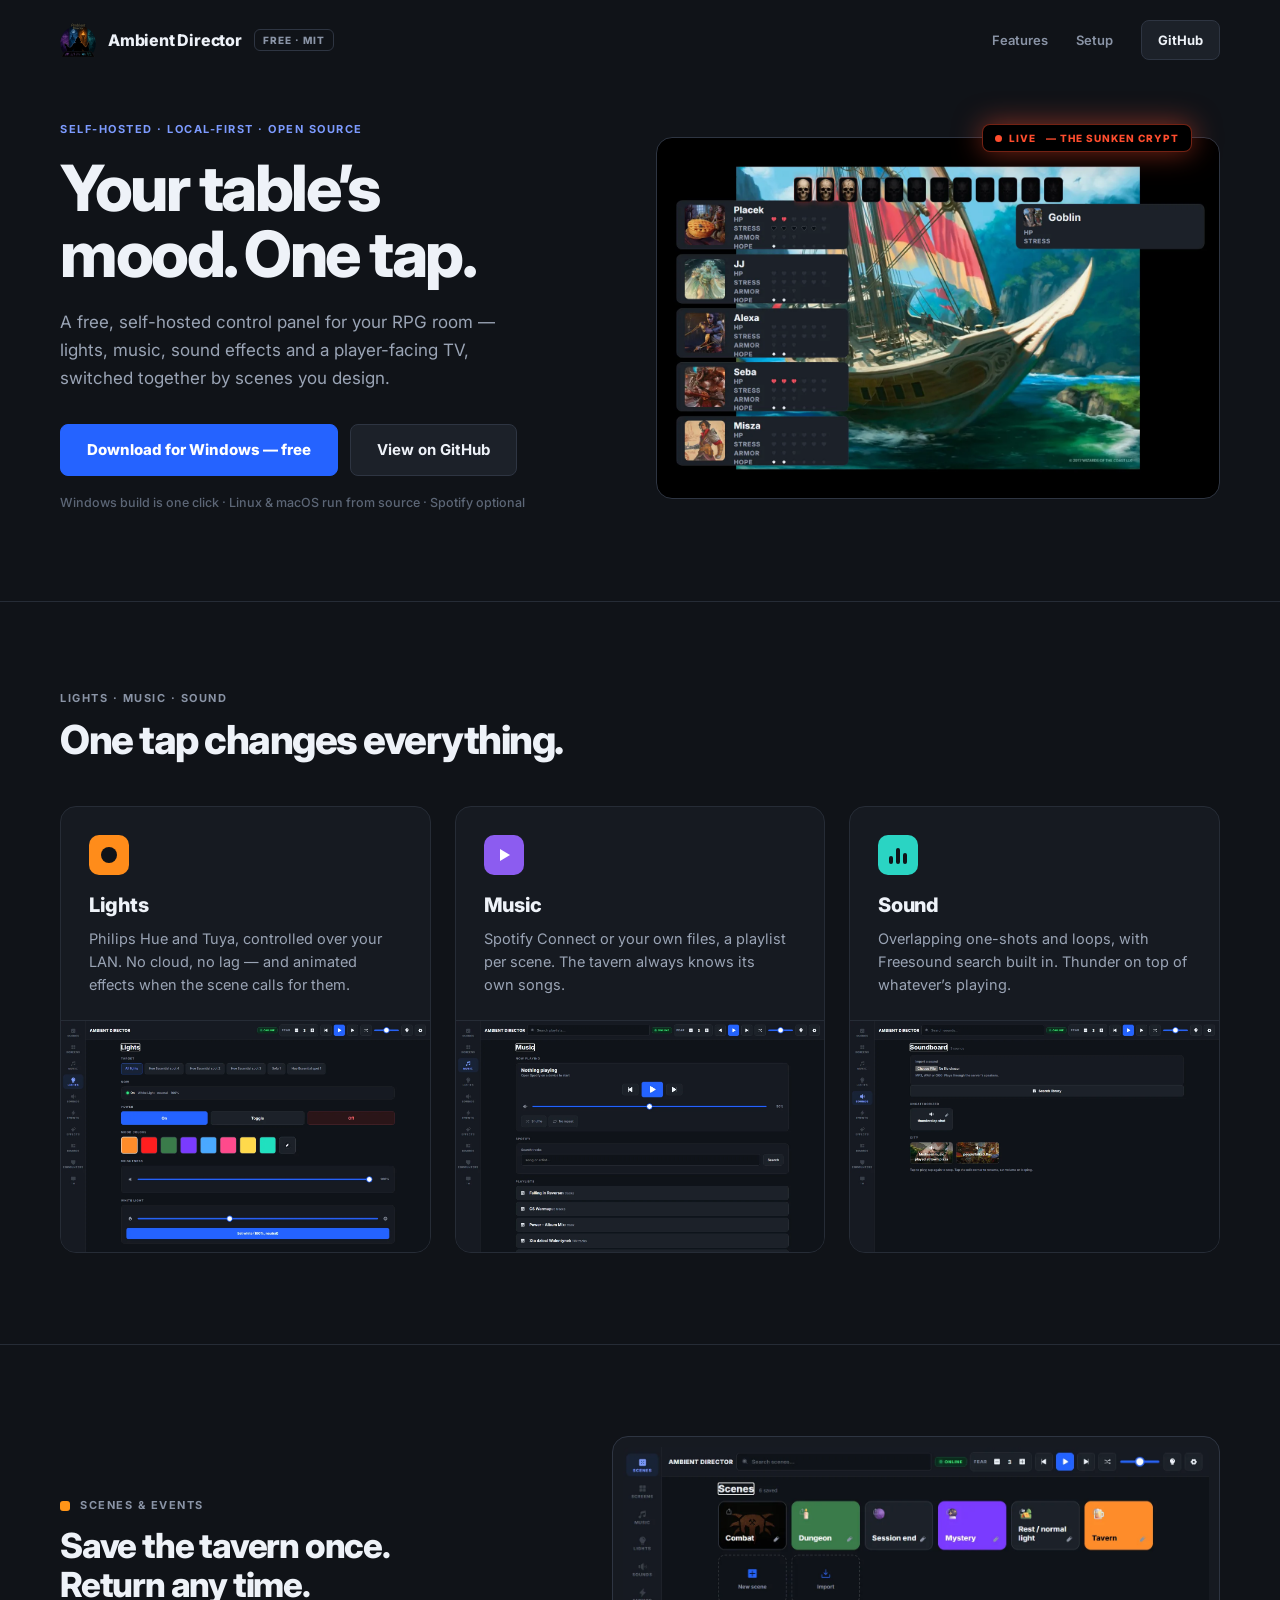
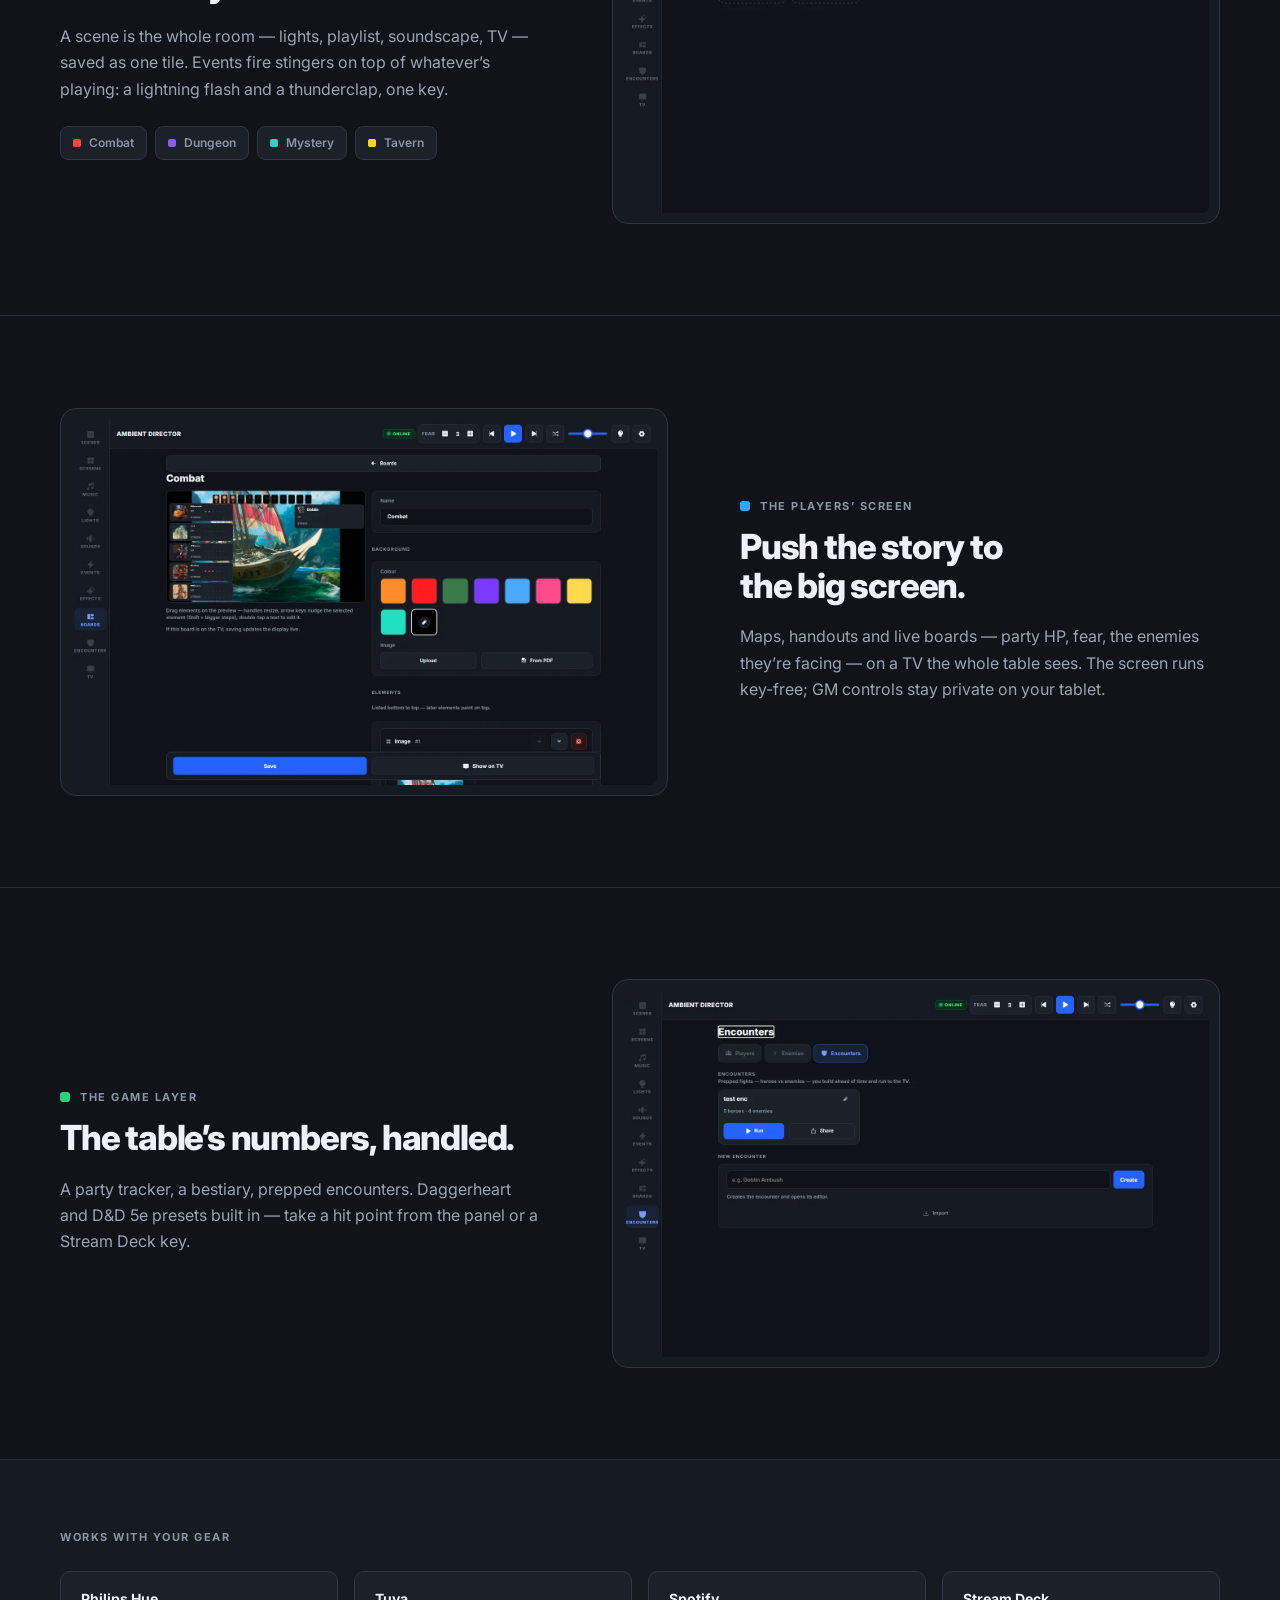
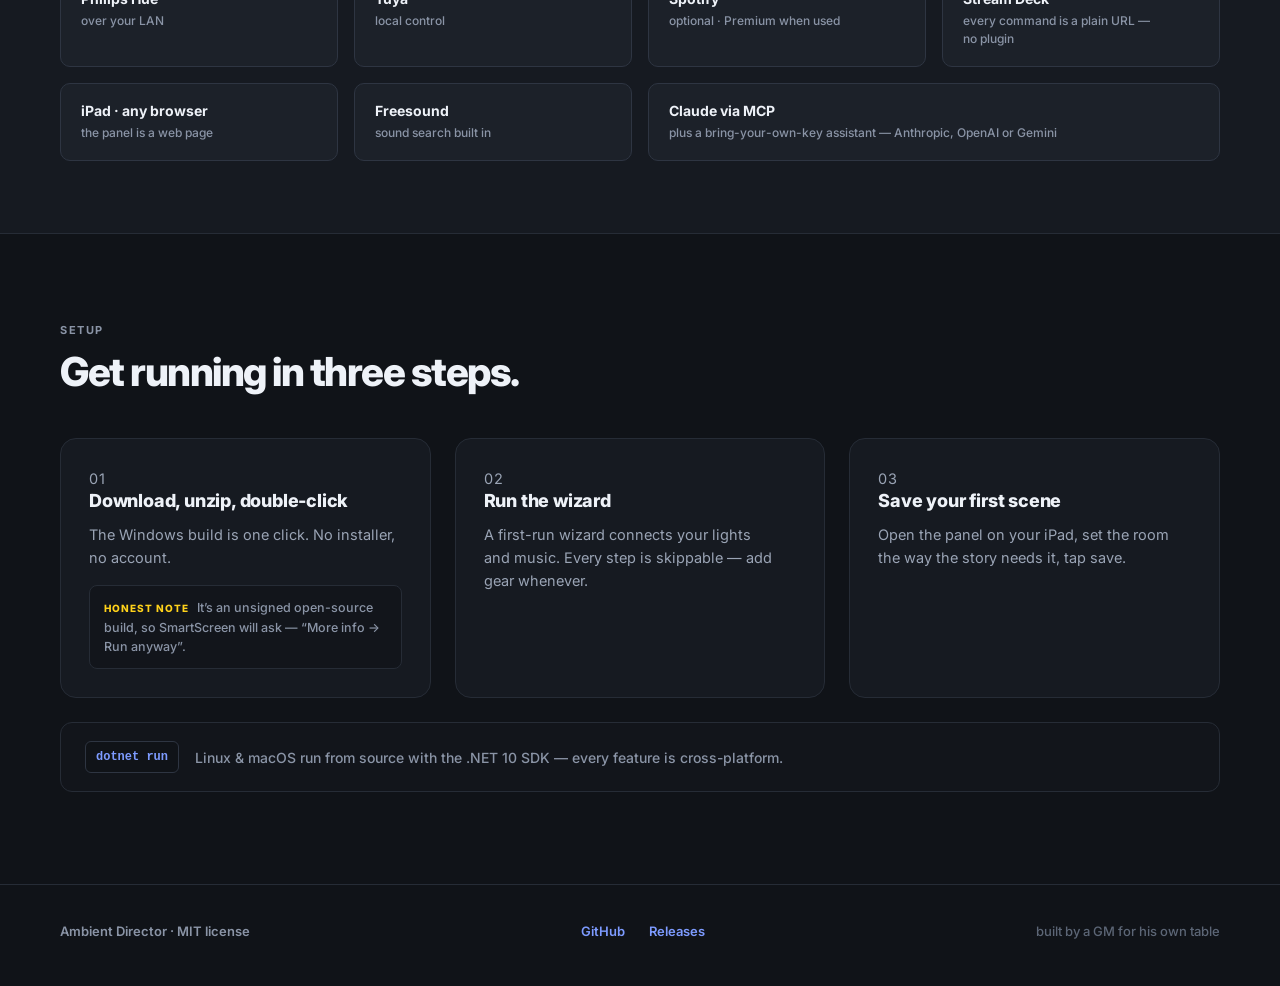
==== site/index.html @ e8c35bab "Landing page on GitHub Pages (site/ + deploy workflow) Implements the promo landing page from the Cl" ====
<!doctype html>
<html lang="en">
<head>
<meta charset="utf-8">
<meta name="viewport" content="width=device-width, initial-scale=1">
<title>Ambient Director — your table’s mood, one tap</title>
<meta name="description" content="A free, self-hosted control panel for your RPG room — lights, music, sound effects and a player-facing TV, switched together by scenes you design.">
<link rel="canonical" href="https://vegolas.github.io/ambient-director/">
<meta property="og:type" content="website">
<meta property="og:url" content="https://vegolas.github.io/ambient-director/">
<meta property="og:site_name" content="Ambient Director">
<meta property="og:title" content="Ambient Director — your table’s mood, one tap">
<meta property="og:description" content="A free, self-hosted control panel for your RPG room — lights, music, sound effects and a player-facing TV, switched together by scenes you design.">
<meta property="og:image" content="https://vegolas.github.io/ambient-director/assets/og.png">
<meta property="og:image:width" content="1200">
<meta property="og:image:height" content="630">
<meta name="twitter:card" content="summary_large_image">
<meta name="theme-color" content="#101318">
<link rel="icon" href="favicon.ico" sizes="32x32">
<link rel="apple-touch-icon" href="apple-touch-icon.png">
<link rel="preconnect" href="https://fonts.googleapis.com">
<link rel="preconnect" href="https://fonts.gstatic.com" crossorigin>
<link href="https://fonts.googleapis.com/css2?family=Inter:wght@400;500;600;700;800&display=swap" rel="stylesheet">
<link rel="stylesheet" href="css/site.css">
</head>
<body>

<header class="nav">
  <div class="wrap nav-row">
    <div class="brand">
      <img class="brand-logo" src="assets/logo.webp" alt="" width="36" height="33">
      <span class="brand-name">Ambient Director</span>
      <span class="brand-badge only-wide">Free · MIT</span>
    </div>
    <nav class="nav-links" aria-label="Site">
      <a class="nav-link only-wide" href="#features">Features</a>
      <a class="nav-link only-wide" href="#setup">Setup</a>
      <a class="btn btn-ghost btn-nav" href="https://github.com/Vegolas/ambient-director">GitHub</a>
    </nav>
  </div>
</header>

<main>

  <!-- HERO -->
  <section class="hero">
    <div class="wrap hero-grid">
      <div class="hero-copy">
        <p class="kicker kicker-accent">Self-hosted · Local-first · Open source</p>
        <h1>Your table’s mood. One&nbsp;tap.</h1>
        <p class="lede">A free, self-hosted control panel for your RPG room — lights, music, sound effects and a player-facing TV, switched together by scenes you design.</p>
        <div class="cta-row">
          <a class="btn btn-primary" href="https://github.com/Vegolas/ambient-director/releases/latest/download/ambient-director-win-x64.zip">Download for Windows — free</a>
          <a class="btn btn-ghost" href="https://github.com/Vegolas/ambient-director">View on GitHub</a>
        </div>
        <p class="fine only-wide">Windows build is one click · Linux &amp; macOS run from source · Spotify optional</p>
        <p class="fine fine-center only-narrow">Free &amp; MIT · Linux &amp; macOS run from source</p>
      </div>
      <div class="hero-media">
        <div class="tv-frame">
          <img src="assets/tv-board.webp" alt="The player-facing TV: a live combat board with party HP, hope and fear pips over the encounter art" width="1440" height="900" fetchpriority="high">
        </div>
        <p class="live-badge"><span class="live-dot"></span>LIVE<span class="only-wide">&nbsp;— THE SUNKEN CRYPT</span></p>
      </div>
    </div>
  </section>

  <!-- FEATURE TRIO -->
  <section id="features" class="trio">
    <div class="wrap">
      <p class="kicker">Lights · Music · Sound</p>
      <h2>One tap changes everything.</h2>
      <div class="trio-grid">
        <article class="trio-card">
          <div class="trio-head">
            <div class="trio-icon trio-icon-lights" aria-hidden="true"><span></span></div>
            <h3>Lights</h3>
            <p>Philips Hue and Tuya, controlled over your LAN. No cloud, no lag — and animated effects when the scene calls for them.</p>
          </div>
          <div class="trio-shot">
            <img src="assets/lights.webp" alt="The Lights tab — per-bulb targets, mood colors, brightness and white-light controls" width="1440" height="900" loading="lazy">
          </div>
        </article>
        <article class="trio-card">
          <div class="trio-head">
            <div class="trio-icon trio-icon-music" aria-hidden="true"><svg width="16" height="16" viewBox="0 0 16 16"><polygon points="4,2 14,8 4,14" fill="#fff"/></svg></div>
            <h3>Music</h3>
            <p>Spotify Connect or your own files, a playlist per scene. The tavern always knows its own songs.</p>
          </div>
          <div class="trio-shot">
            <img src="assets/music.webp" alt="The Music tab — now-playing transport, Spotify search and playlists" width="1440" height="900" loading="lazy">
          </div>
        </article>
        <article class="trio-card">
          <div class="trio-head">
            <div class="trio-icon trio-icon-sound" aria-hidden="true"><span class="eq eq-1"></span><span class="eq eq-2"></span><span class="eq eq-3"></span></div>
            <h3>Sound</h3>
            <p>Overlapping one-shots and loops, with Freesound search built in. Thunder on top of whatever’s playing.</p>
          </div>
          <div class="trio-shot">
            <img src="assets/sounds.webp" alt="The Soundboard tab — import, Freesound library search and one-tap sound tiles" width="1440" height="900" loading="lazy">
          </div>
        </article>
      </div>
    </div>
  </section>

  <!--
    Demo video section — enable once the clip exists in the repo (tavern → combat, one tap; ~90 s).
    Drop the file at assets/demo.mp4 (plus a poster at assets/demo-poster.webp), then uncomment.

  <section class="video">
    <div class="wrap">
      <p class="kicker">90 seconds</p>
      <h2>See a full mood switch.</h2>
      <div class="video-frame">
        <video controls preload="metadata" poster="assets/demo-poster.webp" width="1000">
          <source src="assets/demo.mp4" type="video/mp4">
        </video>
      </div>
    </div>
  </section>
  -->

  <!-- SCENES & EVENTS -->
  <section class="split">
    <div class="wrap split-grid">
      <div class="split-copy">
        <p class="kicker kicker-marked"><span class="marker" style="background:#ff9518"></span>Scenes &amp; events</p>
        <h2>Save the tavern once. Return any time.</h2>
        <p class="split-lede">A scene is the whole room — lights, playlist, soundscape, TV — saved as one tile. Events fire stingers on top of whatever’s playing: a lightning flash and a thunderclap, one key.</p>
        <div class="chip-row">
          <span class="chip"><span class="chip-dot" style="background:#ff4444"></span>Combat</span>
          <span class="chip"><span class="chip-dot" style="background:#8c5cf0"></span>Dungeon</span>
          <span class="chip"><span class="chip-dot" style="background:#2ad4c3"></span>Mystery</span>
          <span class="chip"><span class="chip-dot" style="background:#ffd21a"></span>Tavern</span>
        </div>
      </div>
      <div class="split-media">
        <img src="assets/scenes.webp" alt="The Scenes tab — colored one-tap scene tiles: Combat, Dungeon, Session end, Mystery, Rest, Tavern" width="1440" height="900" loading="lazy">
      </div>
    </div>
  </section>

  <!-- PLAYERS’ SCREEN -->
  <section class="split split-reverse">
    <div class="wrap split-grid">
      <div class="split-media">
        <img src="assets/board-editor.webp" alt="The board editor — a live 16:9 preview with draggable elements, background colors and image upload" width="1440" height="900" loading="lazy">
      </div>
      <div class="split-copy">
        <p class="kicker kicker-marked"><span class="marker" style="background:#2ea8ff"></span>The players’ screen</p>
        <h2>Push the story to the big screen.</h2>
        <p class="split-lede">Maps, handouts and live boards — party HP, fear, the enemies they’re facing — on a TV the whole table sees. The screen runs key-free; GM controls stay private on your tablet.</p>
      </div>
    </div>
  </section>

  <!-- GAME LAYER -->
  <section class="split">
    <div class="wrap split-grid">
      <div class="split-copy">
        <p class="kicker kicker-marked"><span class="marker" style="background:#2ecf7a"></span>The game layer</p>
        <h2>The table’s numbers, handled.</h2>
        <p class="split-lede">A party tracker, a bestiary, prepped encounters. Daggerheart and D&amp;D 5e presets built in — take a hit point from the panel or a Stream Deck key.</p>
      </div>
      <div class="split-media">
        <img src="assets/encounters.webp" alt="The Encounters tab — a prepped fight, ready to run to the TV" width="1440" height="900" loading="lazy">
      </div>
    </div>
  </section>

  <!-- GEAR -->
  <section class="gear">
    <div class="wrap">
      <p class="kicker">Works with your gear</p>
      <div class="gear-grid">
        <div class="gear-card"><h3>Philips Hue</h3><p>over your LAN</p></div>
        <div class="gear-card"><h3>Tuya</h3><p>local control</p></div>
        <div class="gear-card"><h3>Spotify</h3><p>optional · Premium when used</p></div>
        <div class="gear-card"><h3>Stream Deck</h3><p>every command is a plain URL — no plugin</p></div>
        <div class="gear-card"><h3>iPad · any browser</h3><p>the panel is a web page</p></div>
        <div class="gear-card"><h3>Freesound</h3><p>sound search built in</p></div>
        <div class="gear-card gear-card-wide"><h3>Claude via MCP</h3><p>plus a bring-your-own-key assistant — Anthropic, OpenAI or Gemini</p></div>
      </div>
    </div>
  </section>

  <!-- SETUP STEPS -->
  <section id="setup" class="steps">
    <div class="wrap">
      <p class="kicker">Setup</p>
      <h2>Get running in three steps.</h2>
      <div class="steps-grid">
        <article class="step-card">
          <p class="step-num">01</p>
          <h3>Download, unzip, double-click</h3>
          <p>The Windows build is one click. No installer, no account.</p>
          <p class="honest-note"><strong>Honest note</strong>It’s an unsigned open-source build, so SmartScreen will ask — “More info → Run anyway”.</p>
        </article>
        <article class="step-card">
          <p class="step-num">02</p>
          <h3>Run the wizard</h3>
          <p>A first-run wizard connects your lights and music. Every step is skippable — add gear whenever.</p>
        </article>
        <article class="step-card">
          <p class="step-num">03</p>
          <h3>Save your first scene</h3>
          <p>Open the panel on your iPad, set the room the way the story needs it, tap save.</p>
        </article>
      </div>
      <p class="cross-note"><code>dotnet run</code><span>Linux &amp; macOS run from source with the .NET 10 SDK — every feature is cross-platform.</span></p>
    </div>
  </section>

</main>

<footer class="footer">
  <div class="wrap footer-row">
    <p class="footer-left">Ambient Director · MIT license</p>
    <nav class="footer-links" aria-label="Project links">
      <a href="https://github.com/Vegolas/ambient-director">GitHub</a>
      <a href="https://github.com/Vegolas/ambient-director/releases">Releases</a>
    </nav>
    <p class="footer-right">built by a GM for his own table</p>
  </div>
</footer>

</body>
</html>
---- site/css/site.css ----
/* Ambient Director landing page — implemented from the Claude Design mock (Landing Page.dc.html, issue #157). */

:root {
  --bg: #101318;
  --bg-deep: #0c0f14;
  --bg-raised: #161a21;
  --bg-chip: #1c2129;
  --bg-chip-hover: #222834;
  --bg-inset: #12151b;
  --line: #262c36;
  --line-strong: #2e3542;
  --line-hover: #3d4656;
  --text: #eef2f8;
  --text-soft: #9aa4b5;
  --text-mute: #8a94a6;
  --text-faint: #5c6676;
  --accent: #2563ff;
  --accent-hover: #3d74ff;
  --link: #7d9bff;
  --live: #ff4d2e;
  --font: "Inter", system-ui, sans-serif;
  --mono: ui-monospace, Menlo, Consolas, monospace;
}

* { box-sizing: border-box; }

html {
  color-scheme: dark;
  scroll-behavior: smooth;
}
@media (prefers-reduced-motion: reduce) {
  html { scroll-behavior: auto; }
}

body {
  margin: 0;
  background: var(--bg);
  color: var(--text);
  font: 400 16px/1.6 var(--font);
  -webkit-font-smoothing: antialiased;
}

img { display: block; max-width: 100%; height: auto; }

a { color: var(--link); text-decoration: none; }
a:hover { color: var(--text); }
:focus-visible { outline: 2px solid var(--link); outline-offset: 2px; }

.wrap {
  max-width: 1200px;
  margin-inline: auto;
  padding-inline: 20px;
}

h1, h2, h3 { text-wrap: balance; }
p { text-wrap: pretty; }

h2 {
  margin: 0 0 44px;
  font: 800 clamp(28px, 22.8px + 1.34vw, 42px)/1.1 var(--font);
  letter-spacing: -1.5px;
}

.kicker {
  margin: 0 0 14px;
  font: 700 11px/1 var(--font);
  letter-spacing: 1.5px;
  text-transform: uppercase;
  color: var(--text-mute);
}
.kicker-accent { color: var(--link); }
.kicker-marked {
  display: flex;
  align-items: center;
  gap: 10px;
  margin: 0 0 16px;
}
.marker {
  width: 10px;
  height: 10px;
  border-radius: 3px;
}

/* ---------- Buttons ---------- */

.btn {
  display: inline-flex;
  align-items: center;
  justify-content: center;
  height: 52px;
  padding: 0 26px;
  border-radius: 8px;
  font: 800 15px/1 var(--font);
  white-space: nowrap;
}
.btn-primary {
  background: var(--accent);
  border: 1px solid var(--accent);
  color: #fff;
}
.btn-primary:hover {
  background: var(--accent-hover);
  border-color: var(--accent-hover);
  color: #fff;
}
.btn-ghost {
  background: var(--bg-chip);
  border: 1px solid var(--line-strong);
  color: var(--text);
  font-weight: 700;
}
.btn-ghost:hover {
  background: var(--bg-chip-hover);
  border-color: var(--line-hover);
  color: var(--text);
}
.btn-nav {
  height: 40px;
  padding: 0 16px;
  font-size: 13px;
}

/* ---------- Nav ---------- */

.nav-row {
  display: flex;
  align-items: center;
  justify-content: space-between;
  height: 80px;
}
.brand {
  display: flex;
  align-items: center;
  gap: 12px;
}
.brand-logo { width: 36px; height: auto; }
.brand-name {
  font: 800 16px/1 var(--font);
  letter-spacing: -0.2px;
}
.brand-badge {
  font: 800 10px/1 var(--font);
  letter-spacing: 1px;
  text-transform: uppercase;
  color: var(--text-mute);
  border: 1px solid var(--line-strong);
  border-radius: 6px;
  padding: 5px 8px;
}
.nav-links {
  display: flex;
  align-items: center;
  gap: 28px;
}
.nav-link {
  font: 600 13px/1 var(--font);
  color: var(--text-mute);
}

/* ---------- Hero ---------- */

.hero { border-bottom: 1px solid var(--line); }
.hero-grid {
  display: grid;
  grid-template-columns: minmax(0, 540px) minmax(0, 1fr);
  gap: 56px;
  align-items: center;
  padding-block: 44px 88px;
}
.hero h1 {
  margin: 0 0 20px;
  font: 800 clamp(40px, 29.6px + 2.67vw, 68px)/1.04 var(--font);
  letter-spacing: -2.5px;
}
.hero .kicker-accent { margin-bottom: 20px; }
.lede {
  margin: 0 0 32px;
  font: 400 17px/1.65 var(--font);
  color: var(--text-soft);
  max-width: 470px;
}
.cta-row {
  display: flex;
  flex-wrap: wrap;
  gap: 12px;
  margin: 0 0 18px;
}
.fine {
  margin: 0;
  font: 500 12.5px/1.5 var(--font);
  color: var(--text-faint);
}
.fine-center { text-align: center; }

.hero-media { position: relative; }
.tv-frame {
  background: #000;
  border: 1px solid var(--line-strong);
  border-radius: 16px;
  padding: 12px;
}
.tv-frame img { border-radius: 6px; }
.live-badge {
  position: absolute;
  top: -13px;
  right: 28px;
  display: inline-flex;
  align-items: center;
  gap: 7px;
  margin: 0;
  background: #000;
  border: 1px solid rgba(255, 77, 46, 0.45);
  border-radius: 8px;
  padding: 8px 12px;
  font: 800 10px/1 var(--font);
  letter-spacing: 1px;
  color: var(--live);
  box-shadow: 0 0 28px rgba(255, 77, 46, 0.5);
  white-space: nowrap;
}
.live-dot {
  width: 7px;
  height: 7px;
  border-radius: 50%;
  background: var(--live);
}

/* ---------- Sections ---------- */

.trio, .steps {
  border-bottom: 1px solid var(--line);
  padding-block: clamp(52px, 4vw + 40px, 96px);
}
.split {
  border-bottom: 1px solid var(--line);
  padding-block: clamp(52px, 4vw + 40px, 96px);
}
.video {
  background: var(--bg-deep);
  border-bottom: 1px solid var(--line);
  padding-block: clamp(52px, 4vw + 40px, 96px);
  text-align: center;
}
.video-frame video { width: min(1000px, 100%); margin-inline: auto; border: 1px solid var(--line-strong); border-radius: 16px; }
.gear {
  background: var(--bg-raised);
  border-bottom: 1px solid var(--line);
  padding-block: 72px;
}

/* ---------- Feature trio ---------- */

.trio-grid {
  display: grid;
  grid-template-columns: repeat(3, 1fr);
  gap: 24px;
}
.trio-card {
  display: flex;
  flex-direction: column;
  background: var(--bg-raised);
  border: 1px solid var(--line);
  border-radius: 16px;
  overflow: hidden;
}
.trio-head { padding: 28px 28px 24px; flex: 1; }
.trio-head h3 {
  margin: 0 0 10px;
  font: 800 20px/1.2 var(--font);
  letter-spacing: -0.3px;
}
.trio-head p {
  margin: 0;
  font: 400 14.5px/1.6 var(--font);
  color: var(--text-soft);
}
.trio-icon {
  width: 40px;
  height: 40px;
  border-radius: 10px;
  display: flex;
  align-items: center;
  justify-content: center;
  margin: 0 0 18px;
}
.trio-icon-lights { background: #ff8c1a; }
.trio-icon-lights span {
  width: 16px;
  height: 16px;
  border-radius: 50%;
  background: var(--bg);
}
.trio-icon-music { background: #8c5cf0; }
.trio-icon-sound {
  background: #2ad4c3;
  align-items: flex-end;
  gap: 3px;
  padding-bottom: 11px;
}
.eq { width: 4px; border-radius: 2px; background: var(--bg); }
.eq-1 { height: 8px; }
.eq-2 { height: 16px; }
.eq-3 { height: 11px; }
.trio-shot { border-top: 1px solid var(--line); }

/* ---------- Split sections ---------- */

.split-grid {
  display: grid;
  grid-template-columns: 480px minmax(0, 1fr);
  gap: 72px;
  align-items: center;
}
.split-reverse .split-grid { grid-template-columns: minmax(0, 1fr) 480px; }
.split h2 {
  margin: 0 0 18px;
  font-size: clamp(26px, 22.3px + 0.96vw, 36px);
  line-height: 1.12;
  letter-spacing: -1.2px;
}
.split-lede {
  margin: 0;
  font: 400 16px/1.65 var(--font);
  color: var(--text-soft);
}
.split-copy .split-lede + .chip-row { margin-top: 24px; }
.split-media {
  background: var(--bg-raised);
  border: 1px solid var(--line-strong);
  border-radius: 16px;
  padding: 10px;
}
.split-media img { border-radius: 8px; }
.chip-row {
  display: flex;
  gap: 8px;
  flex-wrap: wrap;
}
.chip {
  display: inline-flex;
  align-items: center;
  gap: 8px;
  height: 34px;
  padding: 0 12px;
  background: var(--bg-chip);
  border: 1px solid var(--line-strong);
  border-radius: 8px;
  font: 600 12px/1 var(--font);
  color: var(--text-mute);
}
.chip-dot {
  width: 8px;
  height: 8px;
  border-radius: 2px;
}

/* ---------- Gear ---------- */

.gear .kicker { margin-bottom: 28px; }
.gear-grid {
  display: grid;
  grid-template-columns: repeat(4, 1fr);
  gap: 16px;
}
.gear-card {
  background: var(--bg-chip);
  border: 1px solid var(--line-strong);
  border-radius: 10px;
  padding: 18px 20px;
}
.gear-card-wide { grid-column: span 2; }
.gear-card h3 {
  margin: 0 0 4px;
  font: 700 14px/1.3 var(--font);
}
.gear-card p {
  margin: 0;
  font: 500 12px/1.5 var(--font);
  color: var(--text-mute);
}

/* ---------- Steps ---------- */

.steps-grid {
  display: grid;
  grid-template-columns: repeat(3, 1fr);
  gap: 24px;
  margin: 0 0 24px;
}
.step-card {
  background: var(--bg-raised);
  border: 1px solid var(--line);
  border-radius: 16px;
  padding: 28px;
}
.step-num {
  margin: 0 0 14px;
  font: 800 13px/1 var(--font);
  letter-spacing: 1px;
  color: var(--link);
}
.step-card h3 {
  margin: 0 0 10px;
  font: 800 18px/1.25 var(--font);
  letter-spacing: -0.2px;
}
.step-card p {
  margin: 0;
  font: 400 14.5px/1.6 var(--font);
  color: var(--text-soft);
}
.step-card .honest-note {
  margin: 16px 0 0;
  background: var(--bg-inset);
  border: 1px solid var(--line);
  border-radius: 8px;
  padding: 12px 14px;
  font: 500 12.5px/1.55 var(--font);
  color: var(--text-mute);
}
.honest-note strong {
  color: #ffd21a;
  font-weight: 800;
  font-size: 10px;
  letter-spacing: 1px;
  text-transform: uppercase;
  margin-right: 8px;
}
.cross-note {
  display: flex;
  align-items: center;
  gap: 16px;
  margin: 0;
  background: var(--bg-inset);
  border: 1px solid var(--line);
  border-radius: 12px;
  padding: 18px 24px;
}
.cross-note code {
  font: 600 12px var(--mono);
  color: var(--link);
  background: var(--bg);
  border: 1px solid var(--line-strong);
  border-radius: 6px;
  padding: 8px 10px;
  white-space: nowrap;
}
.cross-note span {
  font: 500 14px/1.5 var(--font);
  color: var(--text-mute);
}

/* ---------- Footer ---------- */

.footer-row {
  display: flex;
  align-items: center;
  justify-content: space-between;
  gap: 16px;
  padding-block: 40px 48px;
}
.footer-left {
  margin: 0;
  font: 600 13px/1 var(--font);
  color: var(--text-mute);
}
.footer-links {
  display: flex;
  gap: 24px;
  font: 600 13px/1 var(--font);
}
.footer-right {
  margin: 0;
  font: 500 13px/1 var(--font);
  color: var(--text-faint);
}

/* ---------- Responsive ---------- */

.only-narrow { display: none; }

@media (max-width: 1080px) {
  .hero-grid {
    grid-template-columns: 1fr;
    gap: 40px;
    padding-block: 24px 52px;
  }
  .hero h1 { letter-spacing: -1.5px; }
  .lede { max-width: none; }
  .split-grid,
  .split-reverse .split-grid {
    grid-template-columns: 1fr;
    gap: 32px;
  }
  .split-copy { order: -1; }
}

@media (max-width: 940px) {
  .trio-grid { grid-template-columns: 1fr; gap: 12px; }
  .trio-card { border-radius: 14px; }
  .trio-head {
    display: grid;
    grid-template-columns: auto 1fr;
    column-gap: 16px;
    align-items: start;
    padding: 20px;
  }
  .trio-icon { grid-row: 1 / 3; margin: 0; }
  .trio-head h3 { font-size: 17px; margin-bottom: 6px; }
  .trio-head p { font-size: 13.5px; line-height: 1.55; }
  .trio-shot { display: none; }
  .gear-grid { grid-template-columns: 1fr 1fr; }
  .steps-grid { grid-template-columns: 1fr; }
}

@media (max-width: 620px) {
  .only-wide { display: none; }
  .only-narrow { display: block; }
  .nav-row { height: auto; padding-block: 14px; }
  .brand { gap: 10px; }
  .brand-logo { width: 28px; }
  .brand-name { font-size: 14px; }
  .btn-nav { height: 36px; padding: 0 12px; font-size: 12px; }
  .hero h1 { margin-bottom: 14px; }
  .hero .kicker-accent { margin-bottom: 14px; font-size: 10px; }
  .lede { margin-bottom: 24px; font-size: 15px; line-height: 1.6; }
  .cta-row { flex-direction: column; margin-bottom: 14px; }
  .cta-row .btn { width: 100%; }
  .cta-row .btn-ghost { height: 48px; font-size: 14px; }
  .fine-center { margin-bottom: 28px; }
  .tv-frame { border-radius: 12px; padding: 8px; }
  .tv-frame img { border-radius: 5px; }
  .live-badge { top: -11px; right: 16px; padding: 6px 10px; border-radius: 7px; font-size: 9px; gap: 6px; }
  .live-dot { width: 6px; height: 6px; }
  .gear { padding-block: 52px; }
  .gear-grid { grid-template-columns: 1fr; }
  .gear-card-wide { grid-column: auto; }
  .cross-note { flex-direction: column; align-items: flex-start; gap: 10px; padding: 16px 18px; }
  .footer-row { flex-direction: column; text-align: center; padding-block: 32px 36px; }
}
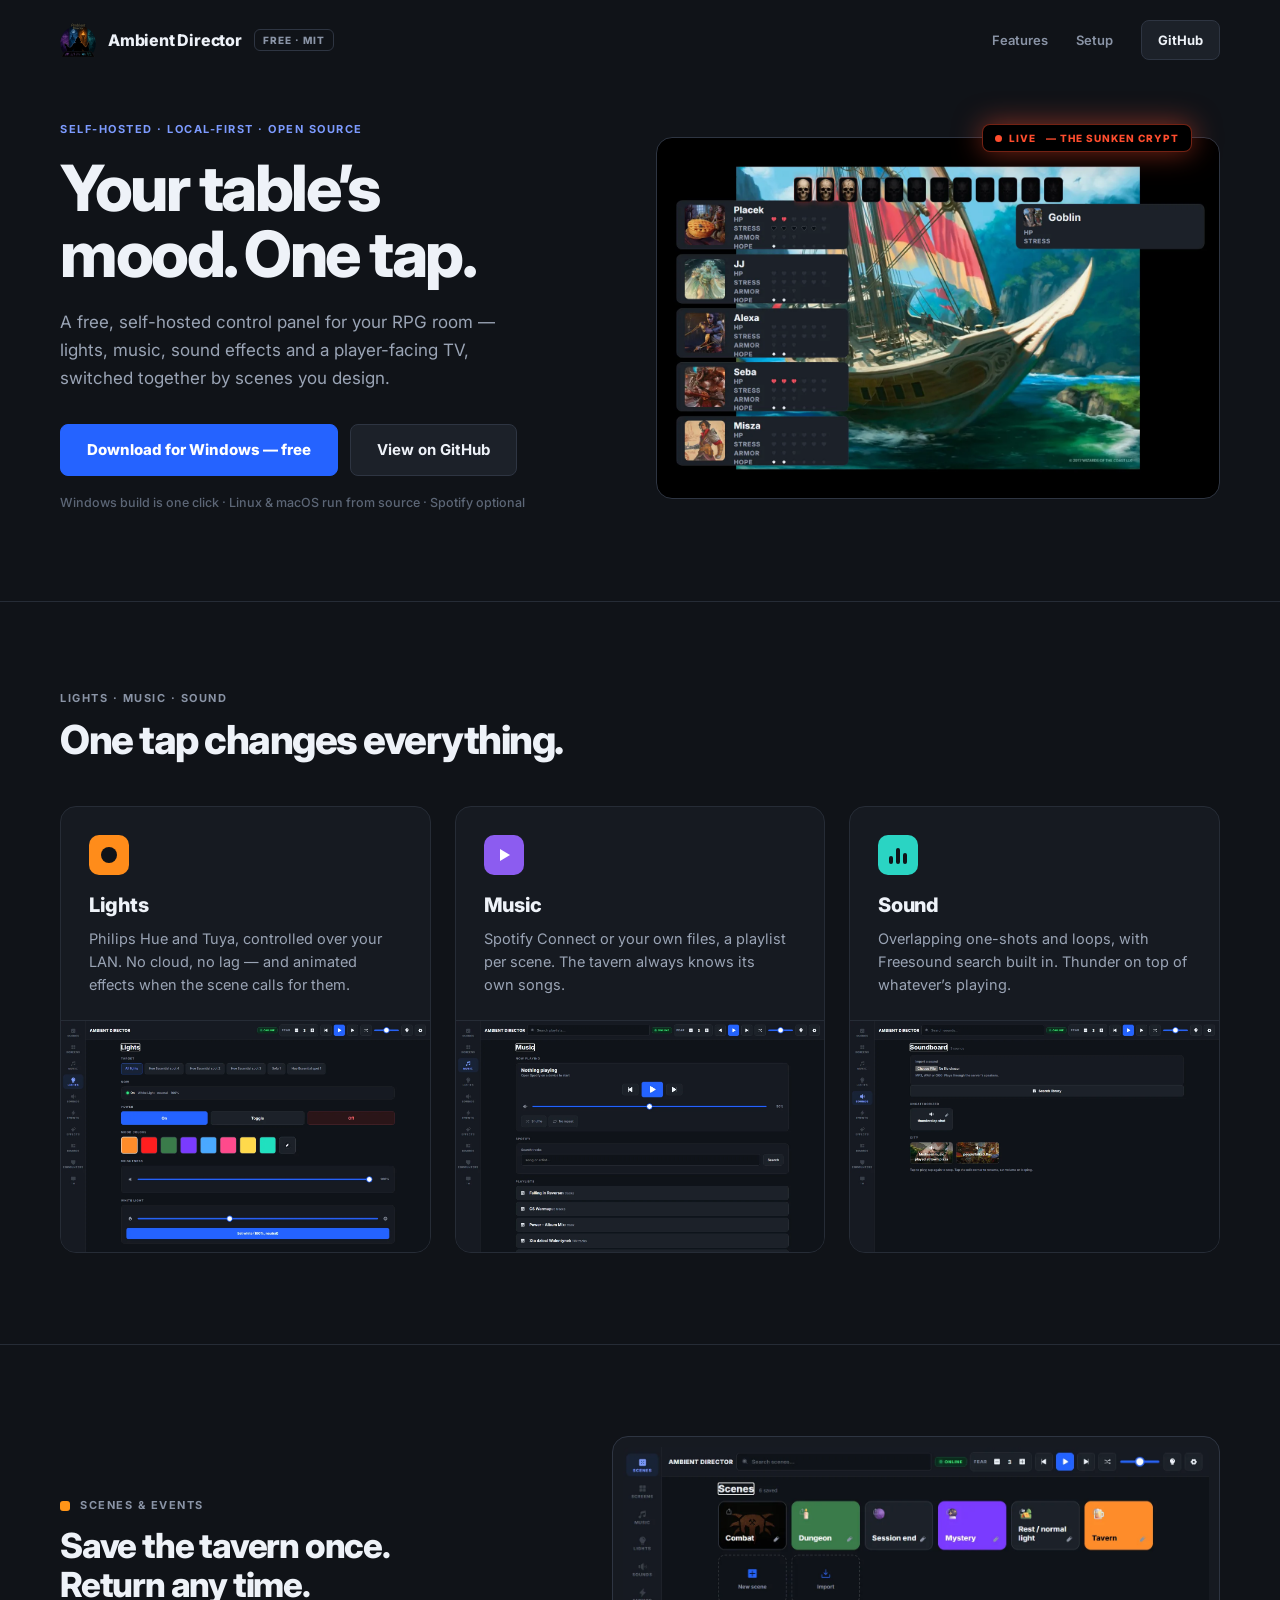
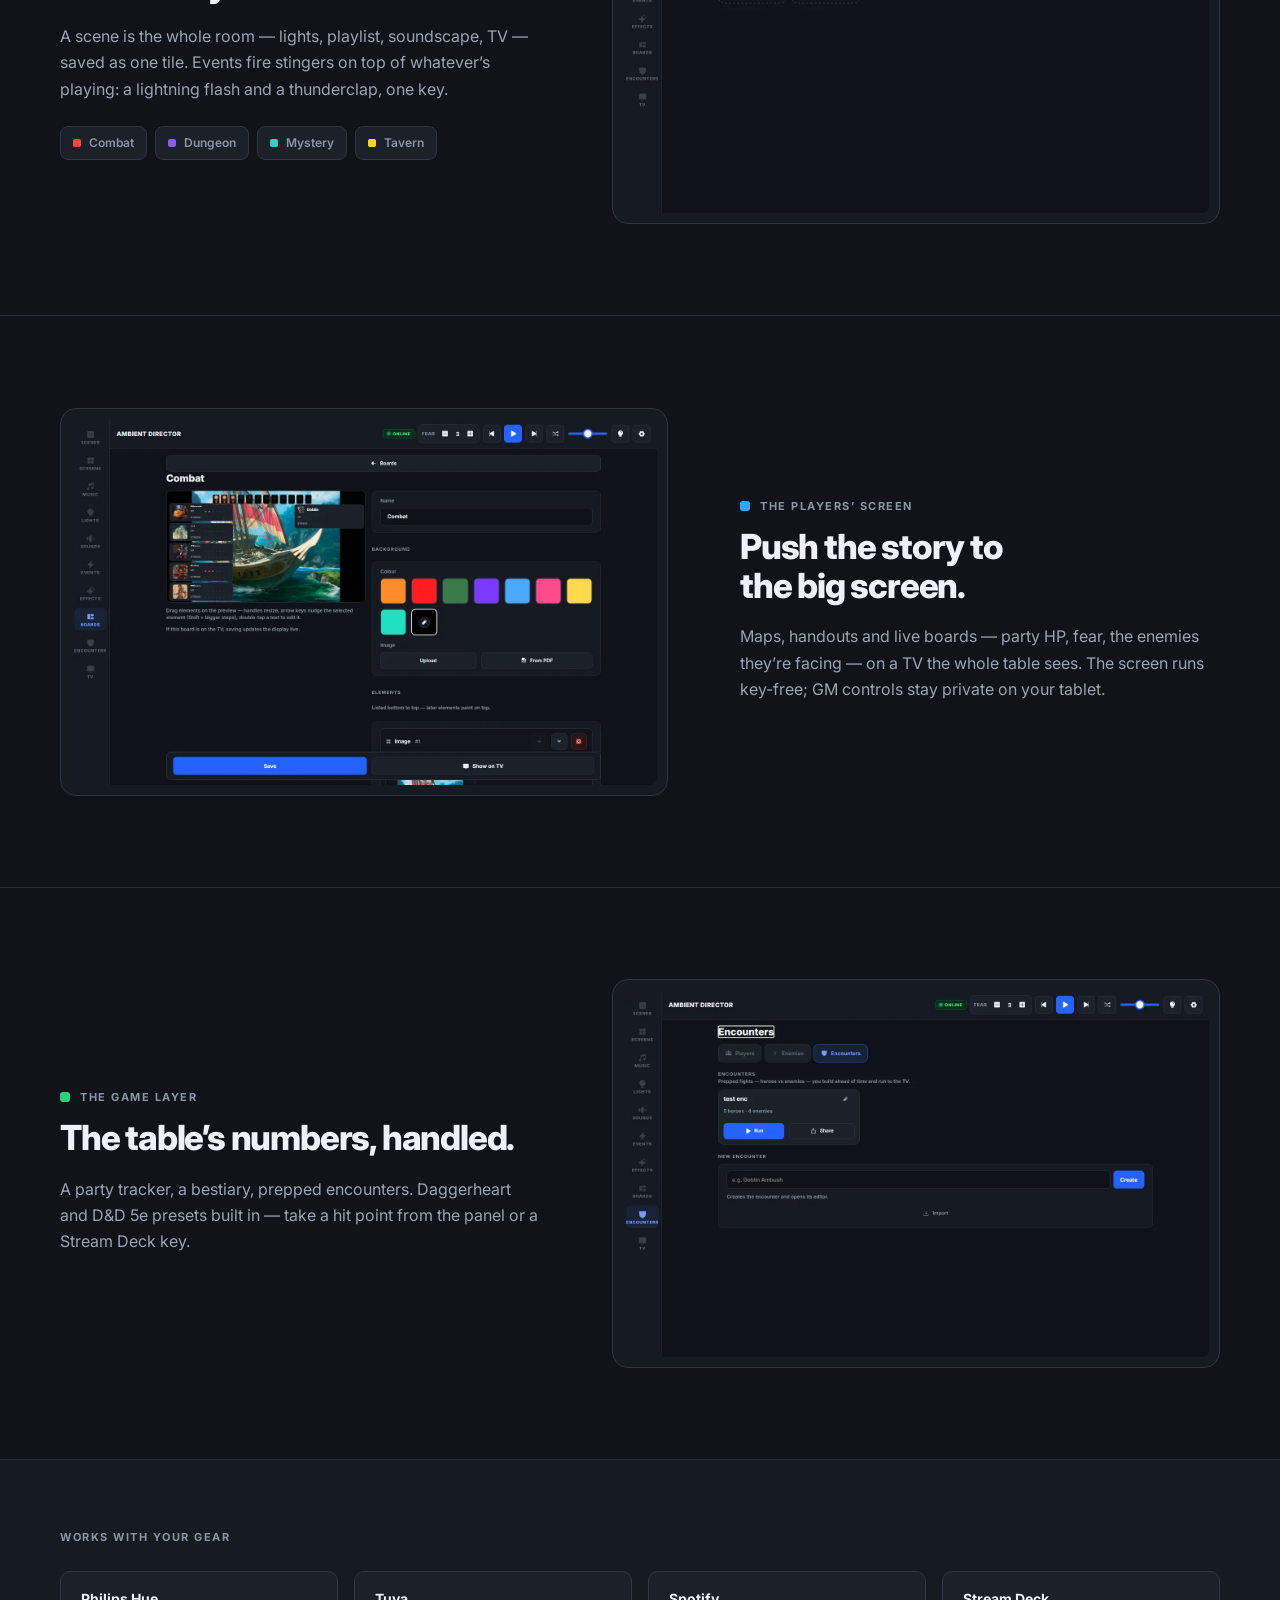
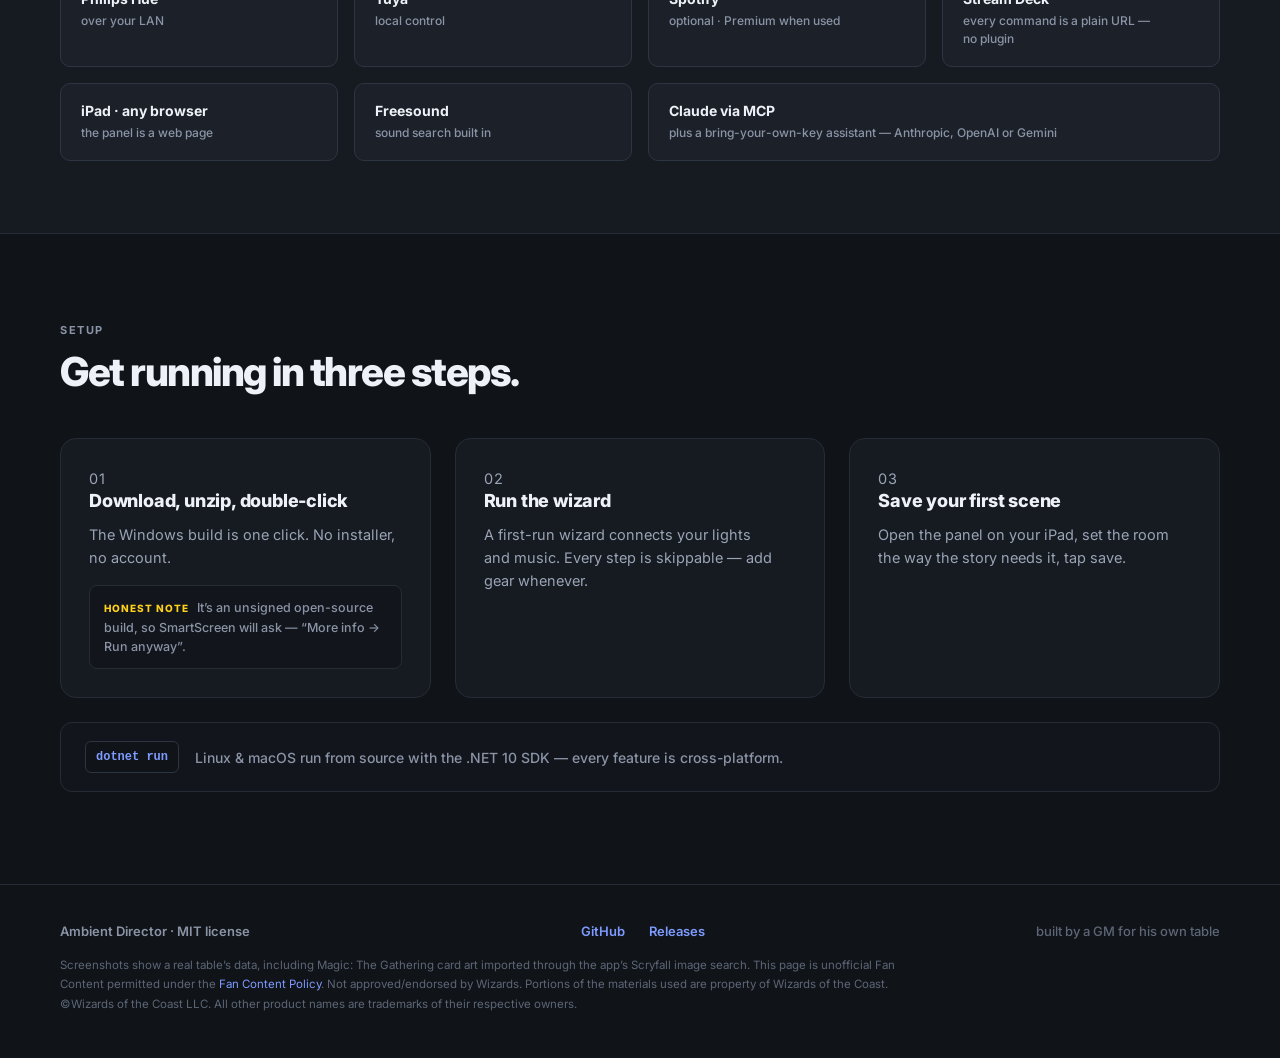
==== commit 3058a582: "Add WotC Fan Content Policy notice to the site footer The promo screenshots include Magic: The Gathe" ====
--- a/site/index.html
+++ b/site/index.html
@@ -224,6 +224,9 @@
     </nav>
     <p class="footer-right">built by a GM for his own table</p>
   </div>
+  <div class="wrap">
+    <p class="footer-legal">Screenshots show a real table’s data, including Magic: The Gathering card art imported through the app’s Scryfall image search. This page is unofficial Fan Content permitted under the <a href="https://company.wizards.com/en/legal/fancontentpolicy">Fan Content Policy</a>. Not approved/endorsed by Wizards. Portions of the materials used are property of Wizards of the Coast. ©Wizards of the Coast LLC. All other product names are trademarks of their respective owners.</p>
+  </div>
 </footer>
 
 </body>
--- a/site/css/site.css
+++ b/site/css/site.css
@@ -457,7 +457,7 @@
   align-items: center;
   justify-content: space-between;
   gap: 16px;
-  padding-block: 40px 48px;
+  padding-block: 40px 18px;
 }
 .footer-left {
   margin: 0;
@@ -473,6 +473,13 @@
   margin: 0;
   font: 500 13px/1 var(--font);
   color: var(--text-faint);
+}
+.footer-legal {
+  margin: 0;
+  padding-bottom: 44px;
+  font: 400 11.5px/1.7 var(--font);
+  color: var(--text-faint);
+  max-width: 860px;
 }
 
 /* ---------- Responsive ---------- */
@@ -536,5 +543,6 @@
   .gear-grid { grid-template-columns: 1fr; }
   .gear-card-wide { grid-column: auto; }
   .cross-note { flex-direction: column; align-items: flex-start; gap: 10px; padding: 16px 18px; }
-  .footer-row { flex-direction: column; text-align: center; padding-block: 32px 36px; }
-}
+  .footer-row { flex-direction: column; text-align: center; padding-block: 32px 14px; }
+  .footer-legal { text-align: center; margin-inline: auto; padding-bottom: 32px; }
+}
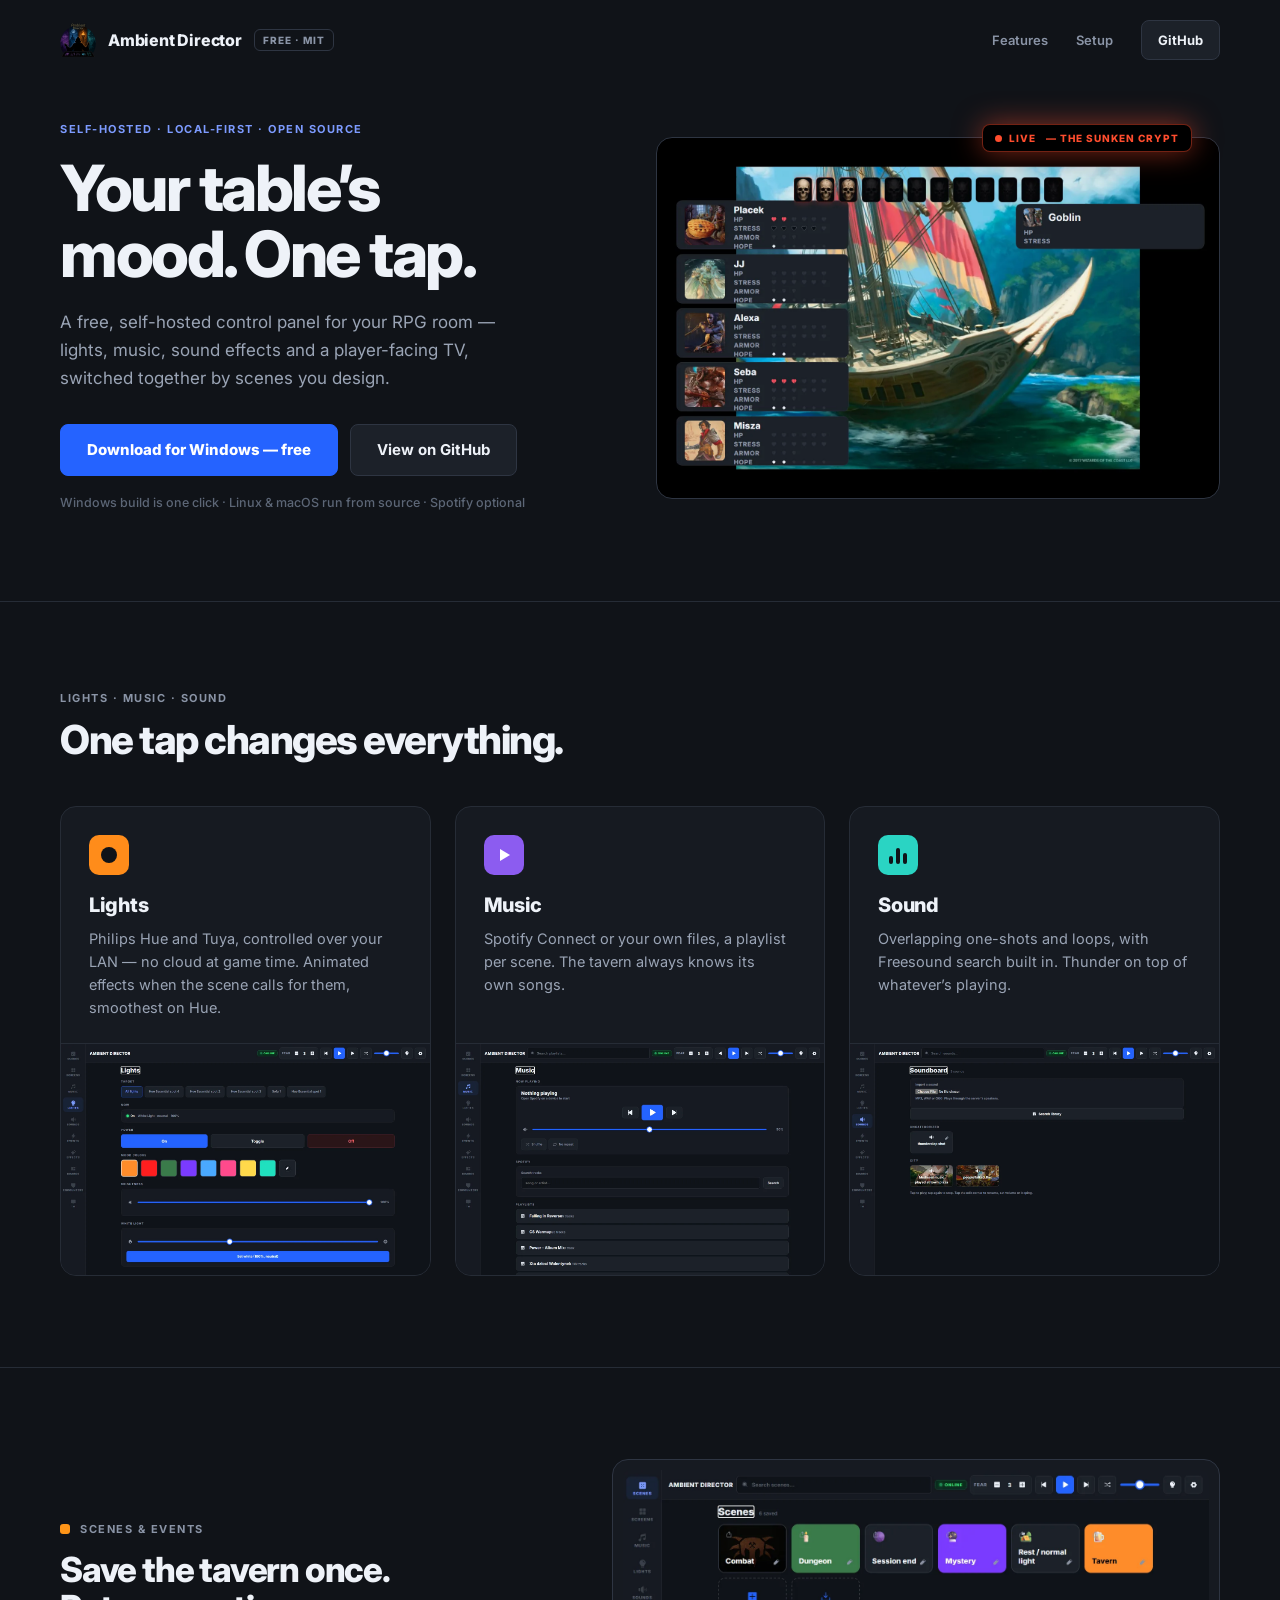
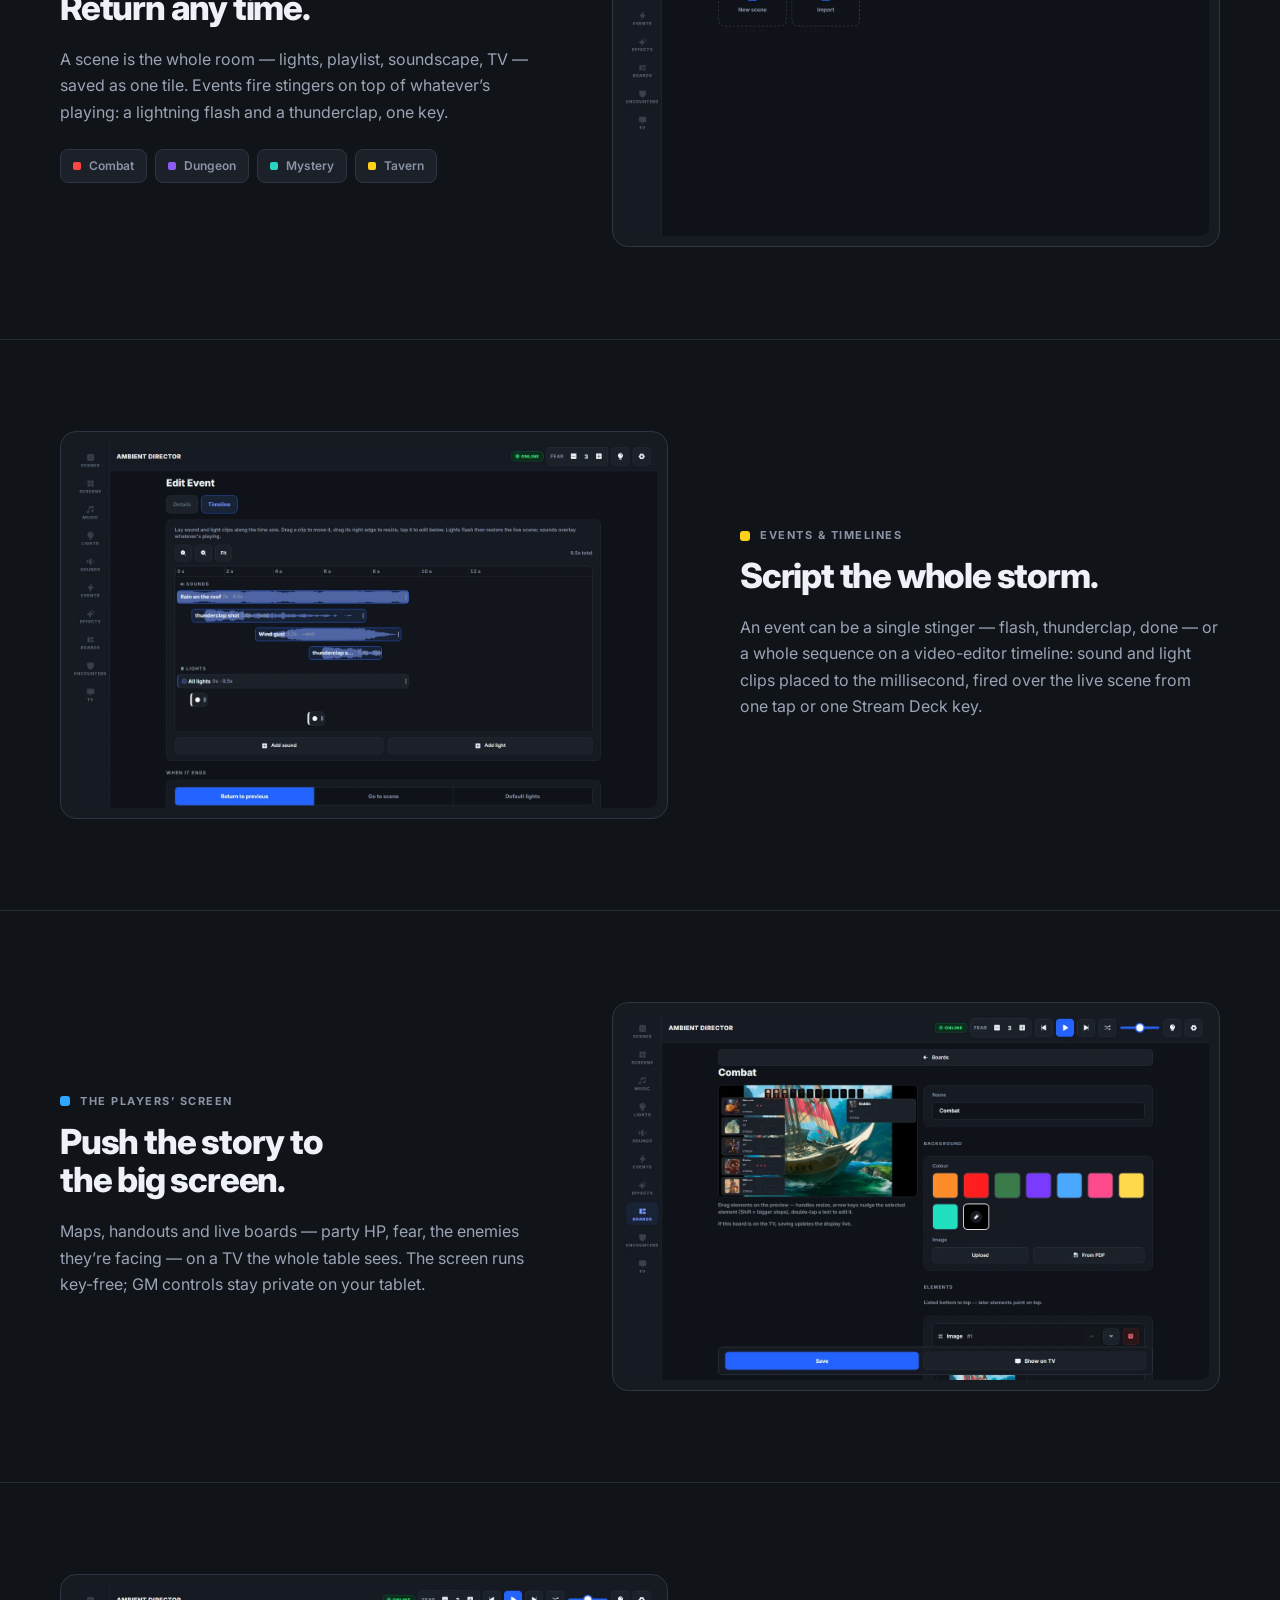
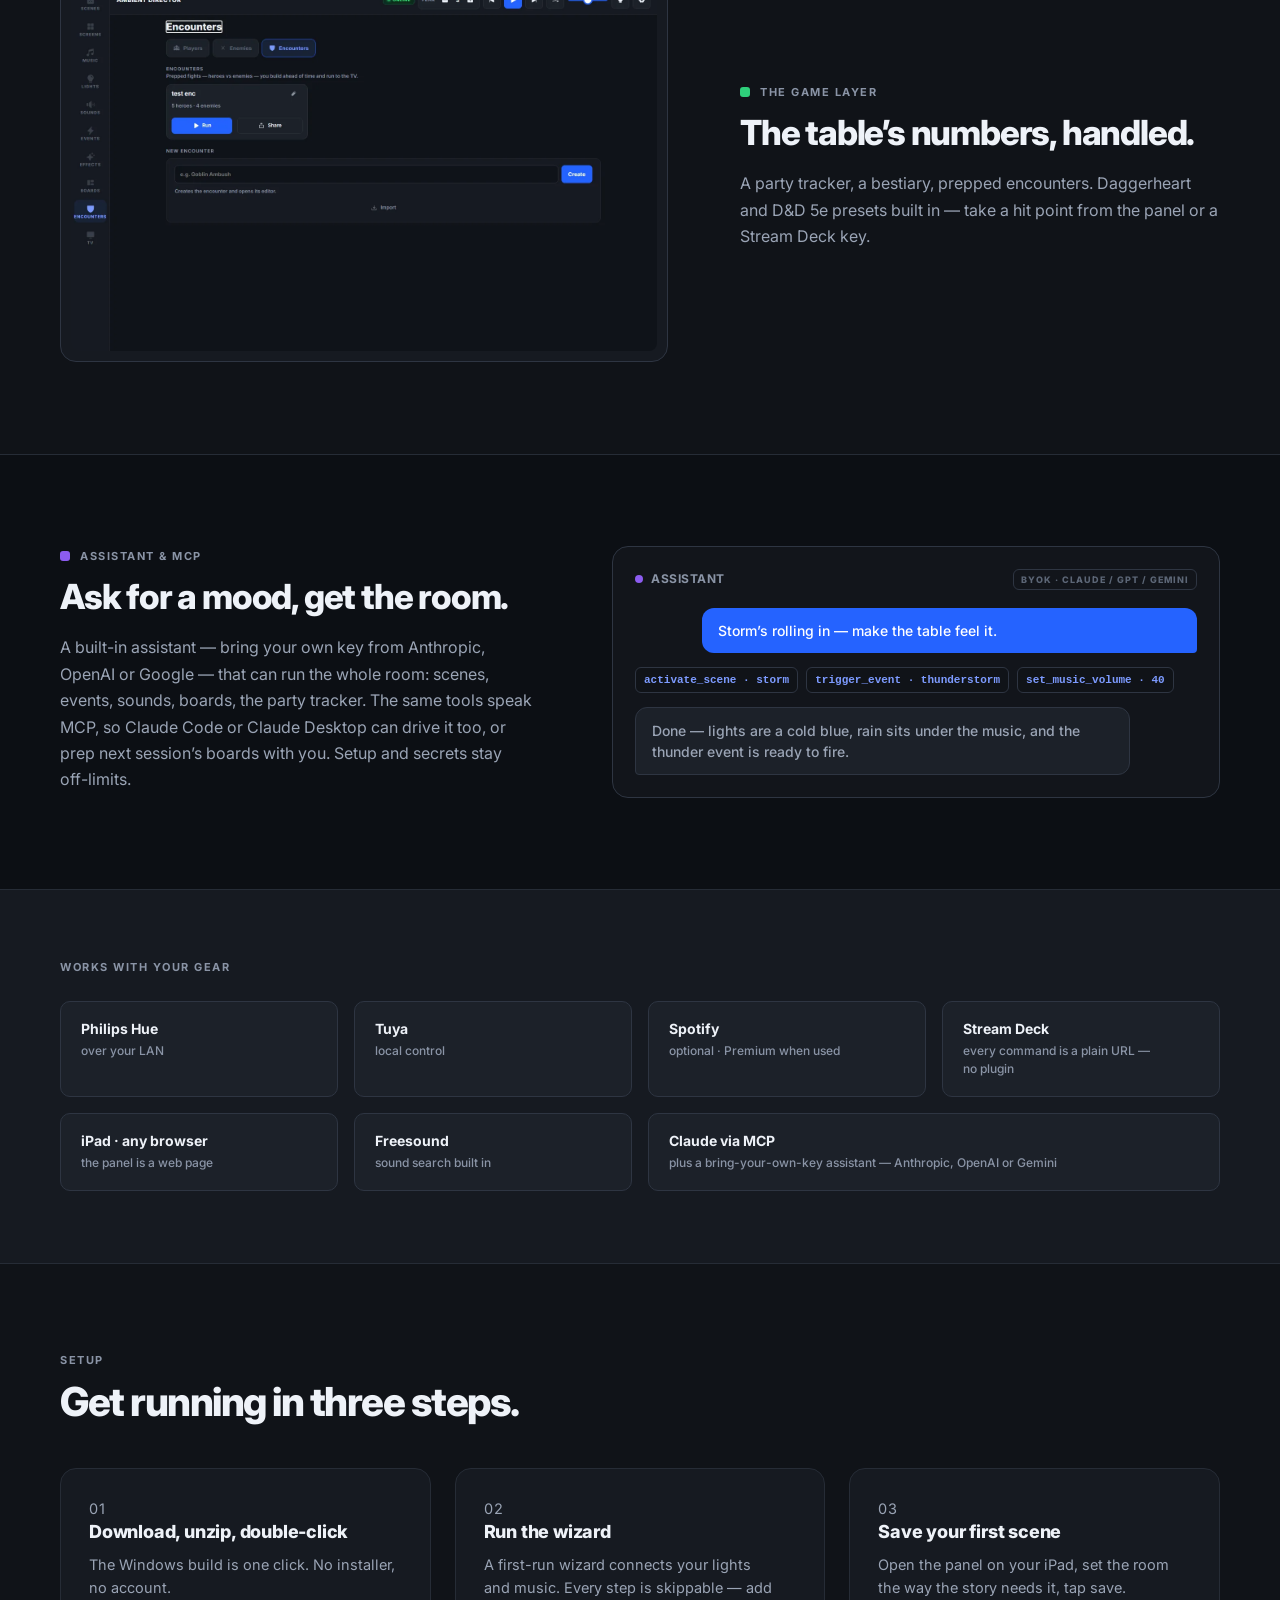
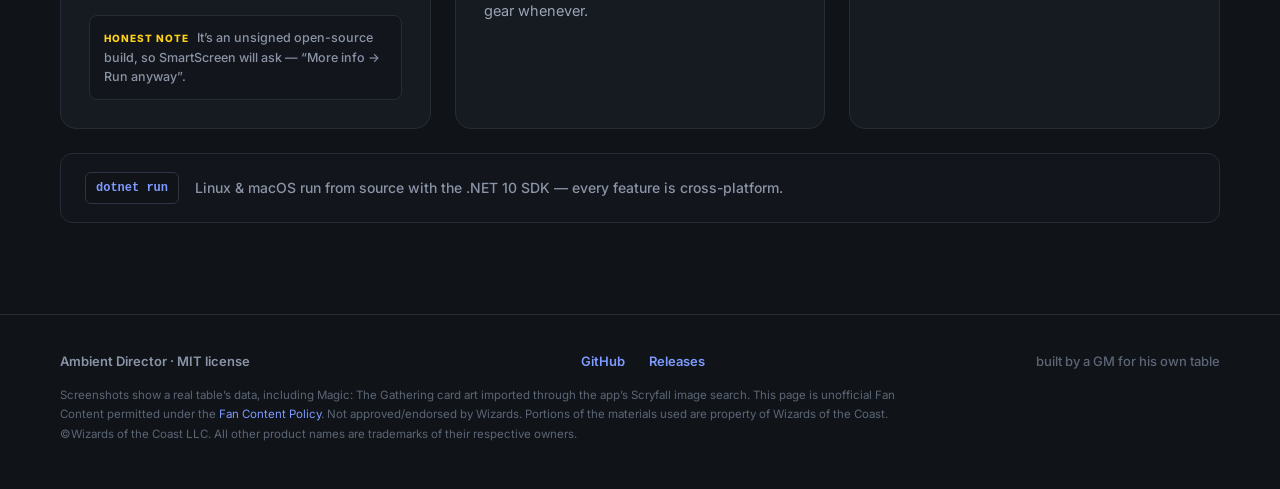
==== commit 21270e0a: "Landing page: honest Tuya wording, timeline section, Assistant/MCP section - Lights card no longer o" ====
--- a/site/index.html
+++ b/site/index.html
@@ -14,6 +14,7 @@
 <meta property="og:image" content="https://vegolas.github.io/ambient-director/assets/og.png">
 <meta property="og:image:width" content="1200">
 <meta property="og:image:height" content="630">
+<meta property="og:image:alt" content="The Ambient Director logo — a hooded game master conducting four moods — above the tagline: Your table’s mood. One tap.">
 <meta name="twitter:card" content="summary_large_image">
 <meta name="theme-color" content="#101318">
 <link rel="icon" href="favicon.ico" sizes="32x32">
@@ -75,7 +76,7 @@
           <div class="trio-head">
             <div class="trio-icon trio-icon-lights" aria-hidden="true"><span></span></div>
             <h3>Lights</h3>
-            <p>Philips Hue and Tuya, controlled over your LAN. No cloud, no lag — and animated effects when the scene calls for them.</p>
+            <p>Philips Hue and Tuya, controlled over your LAN — no cloud at game time. Animated effects when the scene calls for them, smoothest on Hue.</p>
           </div>
           <div class="trio-shot">
             <img src="assets/lights.webp" alt="The Lights tab — per-bulb targets, mood colors, brightness and white-light controls" width="1440" height="900" loading="lazy">
@@ -142,30 +143,61 @@
     </div>
   </section>
 
+  <!-- EVENTS & TIMELINES -->
+  <section class="split split-reverse">
+    <div class="wrap split-grid">
+      <div class="split-media">
+        <img src="assets/event-timeline.webp" alt="The event timeline editor — a Thunderstorm event with rain, wind and thunderclap sound clips shown as waveforms, and lightning flash light clips on parallel tracks" width="1440" height="900" loading="lazy">
+      </div>
+      <div class="split-copy">
+        <p class="kicker kicker-marked"><span class="marker" style="background:#ffd21a"></span>Events &amp; timelines</p>
+        <h2>Script the whole storm.</h2>
+        <p class="split-lede">An event can be a single stinger — flash, thunderclap, done — or a whole sequence on a video-editor timeline: sound and light clips placed to the millisecond, fired over the live scene from one tap or one Stream Deck key.</p>
+      </div>
+    </div>
+  </section>
+
   <!-- PLAYERS’ SCREEN -->
-  <section class="split split-reverse">
-    <div class="wrap split-grid">
-      <div class="split-media">
-        <img src="assets/board-editor.webp" alt="The board editor — a live 16:9 preview with draggable elements, background colors and image upload" width="1440" height="900" loading="lazy">
-      </div>
+  <section class="split">
+    <div class="wrap split-grid">
       <div class="split-copy">
         <p class="kicker kicker-marked"><span class="marker" style="background:#2ea8ff"></span>The players’ screen</p>
         <h2>Push the story to the big screen.</h2>
         <p class="split-lede">Maps, handouts and live boards — party HP, fear, the enemies they’re facing — on a TV the whole table sees. The screen runs key-free; GM controls stay private on your tablet.</p>
       </div>
+      <div class="split-media">
+        <img src="assets/board-editor.webp" alt="The board editor — a live 16:9 preview with draggable elements, background colors and image upload" width="1440" height="900" loading="lazy">
+      </div>
     </div>
   </section>
 
   <!-- GAME LAYER -->
-  <section class="split">
-    <div class="wrap split-grid">
+  <section class="split split-reverse">
+    <div class="wrap split-grid">
+      <div class="split-media">
+        <img src="assets/encounters.webp" alt="The Encounters tab — a prepped fight, ready to run to the TV" width="1440" height="900" loading="lazy">
+      </div>
       <div class="split-copy">
         <p class="kicker kicker-marked"><span class="marker" style="background:#2ecf7a"></span>The game layer</p>
         <h2>The table’s numbers, handled.</h2>
         <p class="split-lede">A party tracker, a bestiary, prepped encounters. Daggerheart and D&amp;D 5e presets built in — take a hit point from the panel or a Stream Deck key.</p>
       </div>
-      <div class="split-media">
-        <img src="assets/encounters.webp" alt="The Encounters tab — a prepped fight, ready to run to the TV" width="1440" height="900" loading="lazy">
+    </div>
+  </section>
+
+  <!-- ASSISTANT & MCP -->
+  <section class="split split-ai">
+    <div class="wrap split-grid">
+      <div class="split-copy">
+        <p class="kicker kicker-marked"><span class="marker" style="background:#8c5cf0"></span>Assistant &amp; MCP</p>
+        <h2>Ask for a mood, get the room.</h2>
+        <p class="split-lede">A built-in assistant — bring your own key from Anthropic, OpenAI or Google — that can run the whole room: scenes, events, sounds, boards, the party tracker. The same tools speak MCP, so Claude Code or Claude Desktop can drive it too, or prep next session’s boards with you. Setup and secrets stay off-limits.</p>
+      </div>
+      <div class="ai-card" role="img" aria-label="Illustration of the assistant chat: the GM asks for a storm mood; the assistant activates the scene, triggers the thunderstorm event and lowers the music volume.">
+        <p class="ai-head"><span class="ai-dot"></span>Assistant<span class="ai-chip">BYOK · Claude / GPT / Gemini</span></p>
+        <p class="ai-msg ai-msg-user">Storm’s rolling in — make the table feel it.</p>
+        <p class="ai-tools"><code>activate_scene · storm</code><code>trigger_event · thunderstorm</code><code>set_music_volume · 40</code></p>
+        <p class="ai-msg ai-msg-bot">Done — lights are a cold blue, rain sits under the music, and the thunder event is ready to fire.</p>
       </div>
     </div>
   </section>
--- a/site/css/site.css
+++ b/site/css/site.css
@@ -352,6 +352,75 @@
   width: 8px;
   height: 8px;
   border-radius: 2px;
+}
+
+/* ---------- Assistant & MCP ---------- */
+
+.split-ai { background: var(--bg-deep); }
+.ai-card {
+  background: var(--bg-inset);
+  border: 1px solid var(--line-strong);
+  border-radius: 16px;
+  padding: 22px;
+}
+.ai-head {
+  display: flex;
+  align-items: center;
+  gap: 8px;
+  margin: 0 0 18px;
+  font: 700 12px/1 var(--font);
+  letter-spacing: 0.5px;
+  text-transform: uppercase;
+  color: var(--text-mute);
+}
+.ai-dot {
+  width: 8px;
+  height: 8px;
+  border-radius: 50%;
+  background: #8c5cf0;
+}
+.ai-chip {
+  margin-left: auto;
+  font: 800 9px/1 var(--font);
+  letter-spacing: 1px;
+  color: var(--text-faint);
+  border: 1px solid var(--line-strong);
+  border-radius: 6px;
+  padding: 5px 7px;
+}
+.ai-msg {
+  margin: 0;
+  max-width: 88%;
+  padding: 12px 16px;
+  border-radius: 12px;
+  font: 500 14px/1.5 var(--font);
+}
+.ai-msg-user {
+  margin-left: auto;
+  background: var(--accent);
+  color: #fff;
+  border-bottom-right-radius: 4px;
+}
+.ai-msg-bot {
+  background: var(--bg-chip);
+  border: 1px solid var(--line-strong);
+  color: var(--text-soft);
+  border-bottom-left-radius: 4px;
+}
+.ai-tools {
+  display: flex;
+  flex-wrap: wrap;
+  gap: 8px;
+  margin: 14px 0;
+}
+.ai-tools code {
+  font: 600 11px var(--mono);
+  color: var(--link);
+  background: var(--bg);
+  border: 1px solid var(--line-strong);
+  border-radius: 6px;
+  padding: 6px 8px;
+  white-space: nowrap;
 }
 
 /* ---------- Gear ---------- */
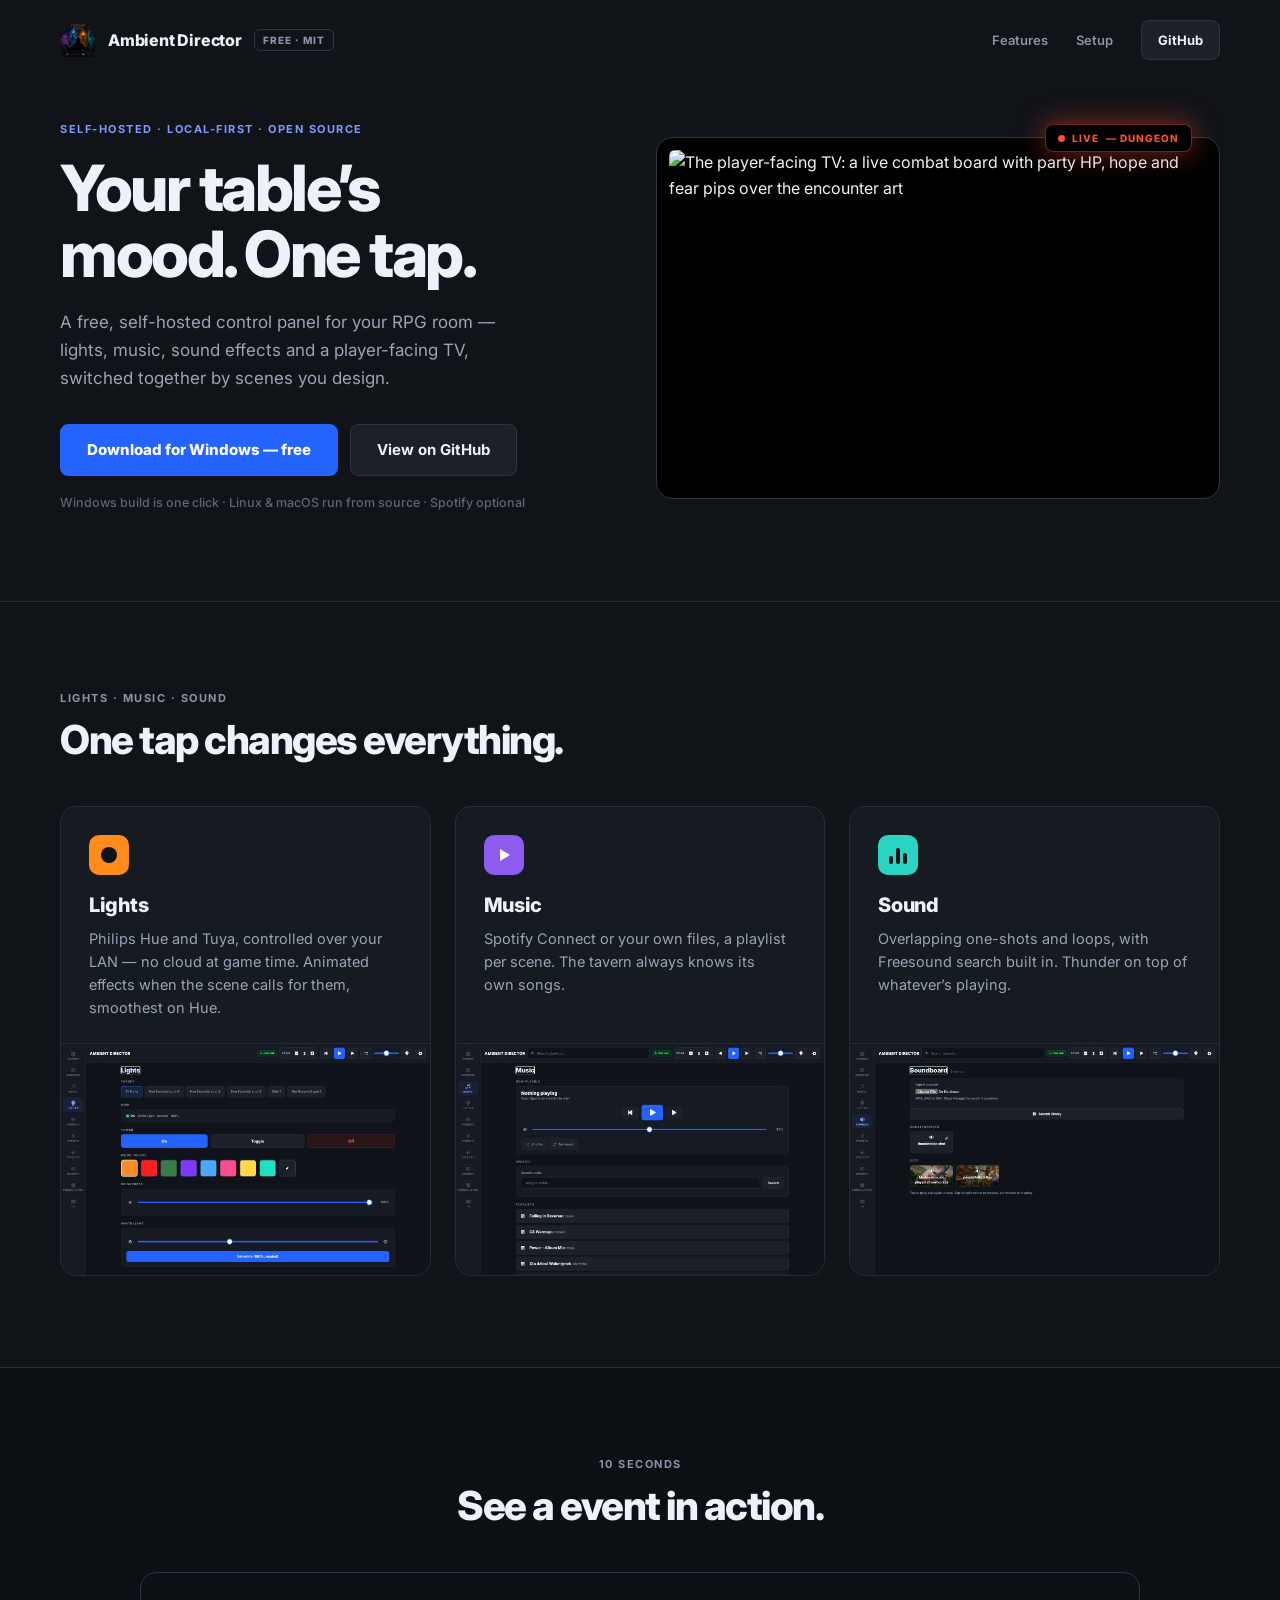
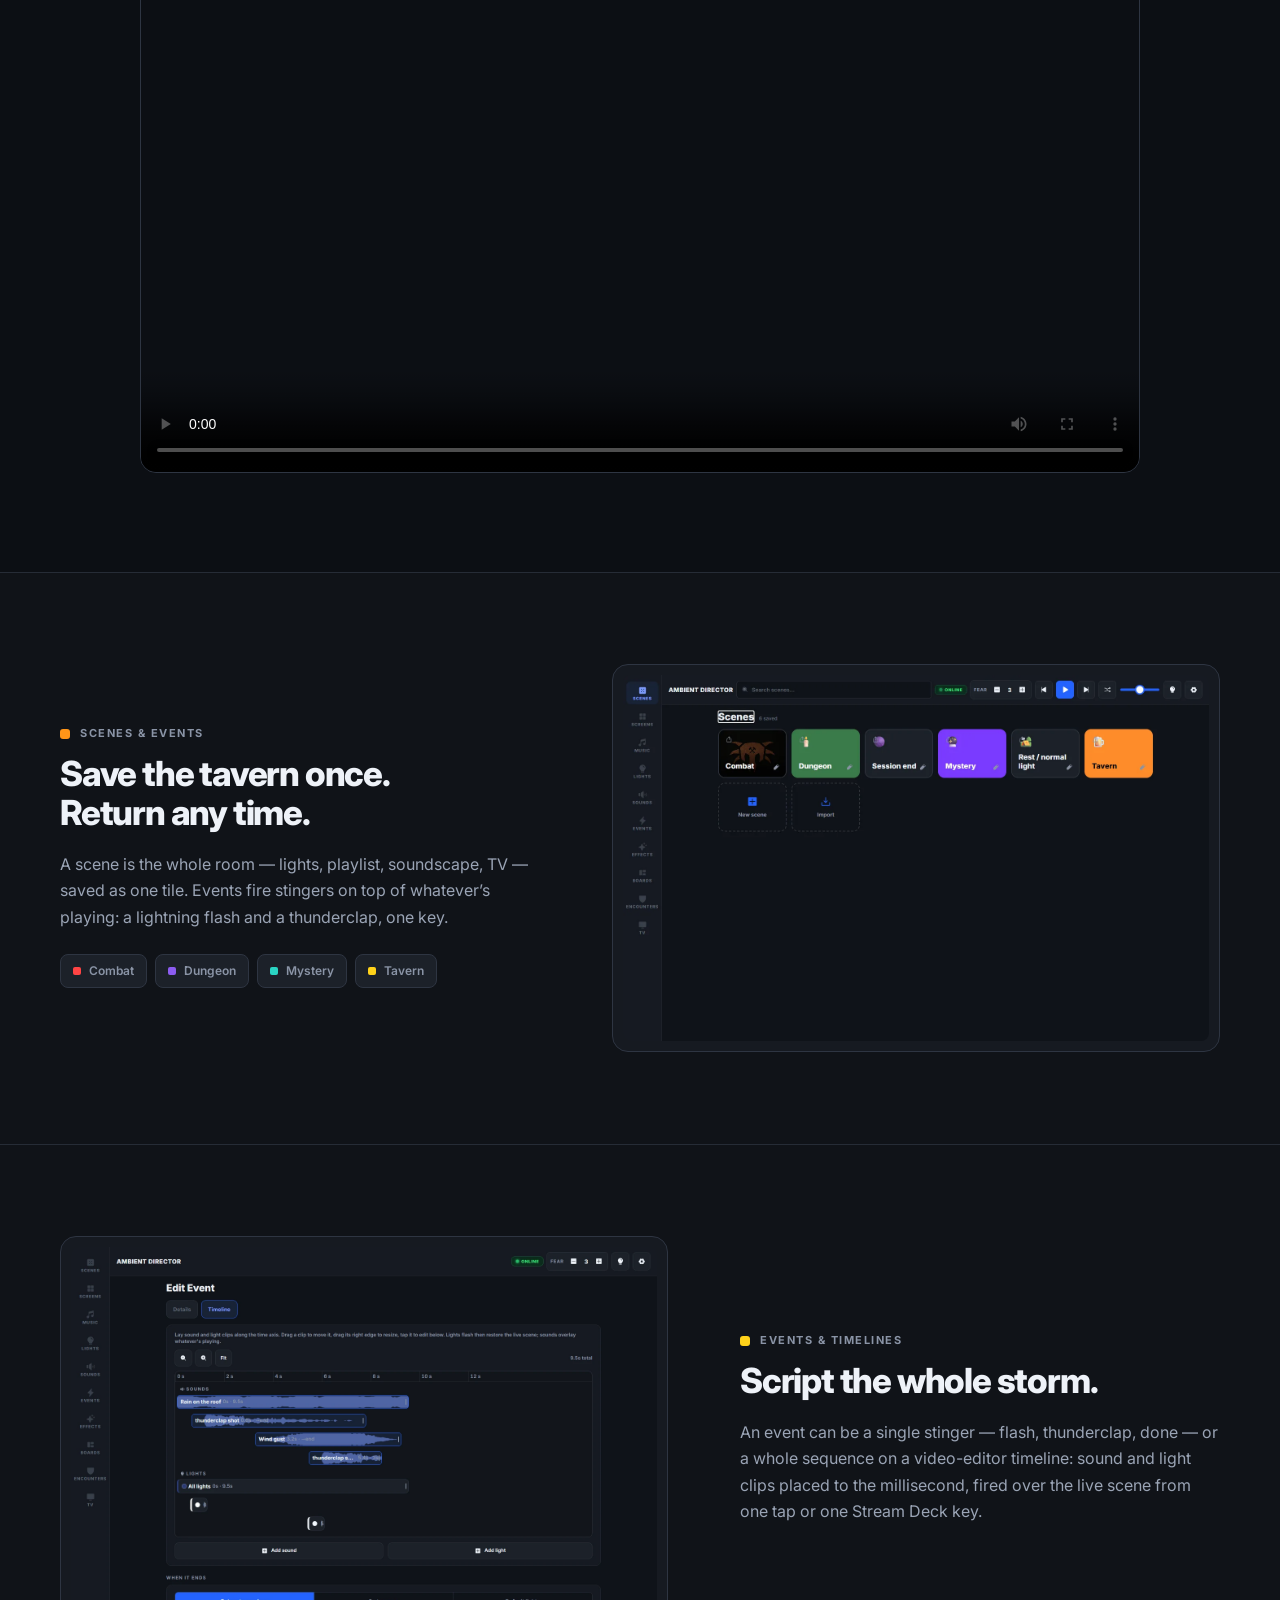
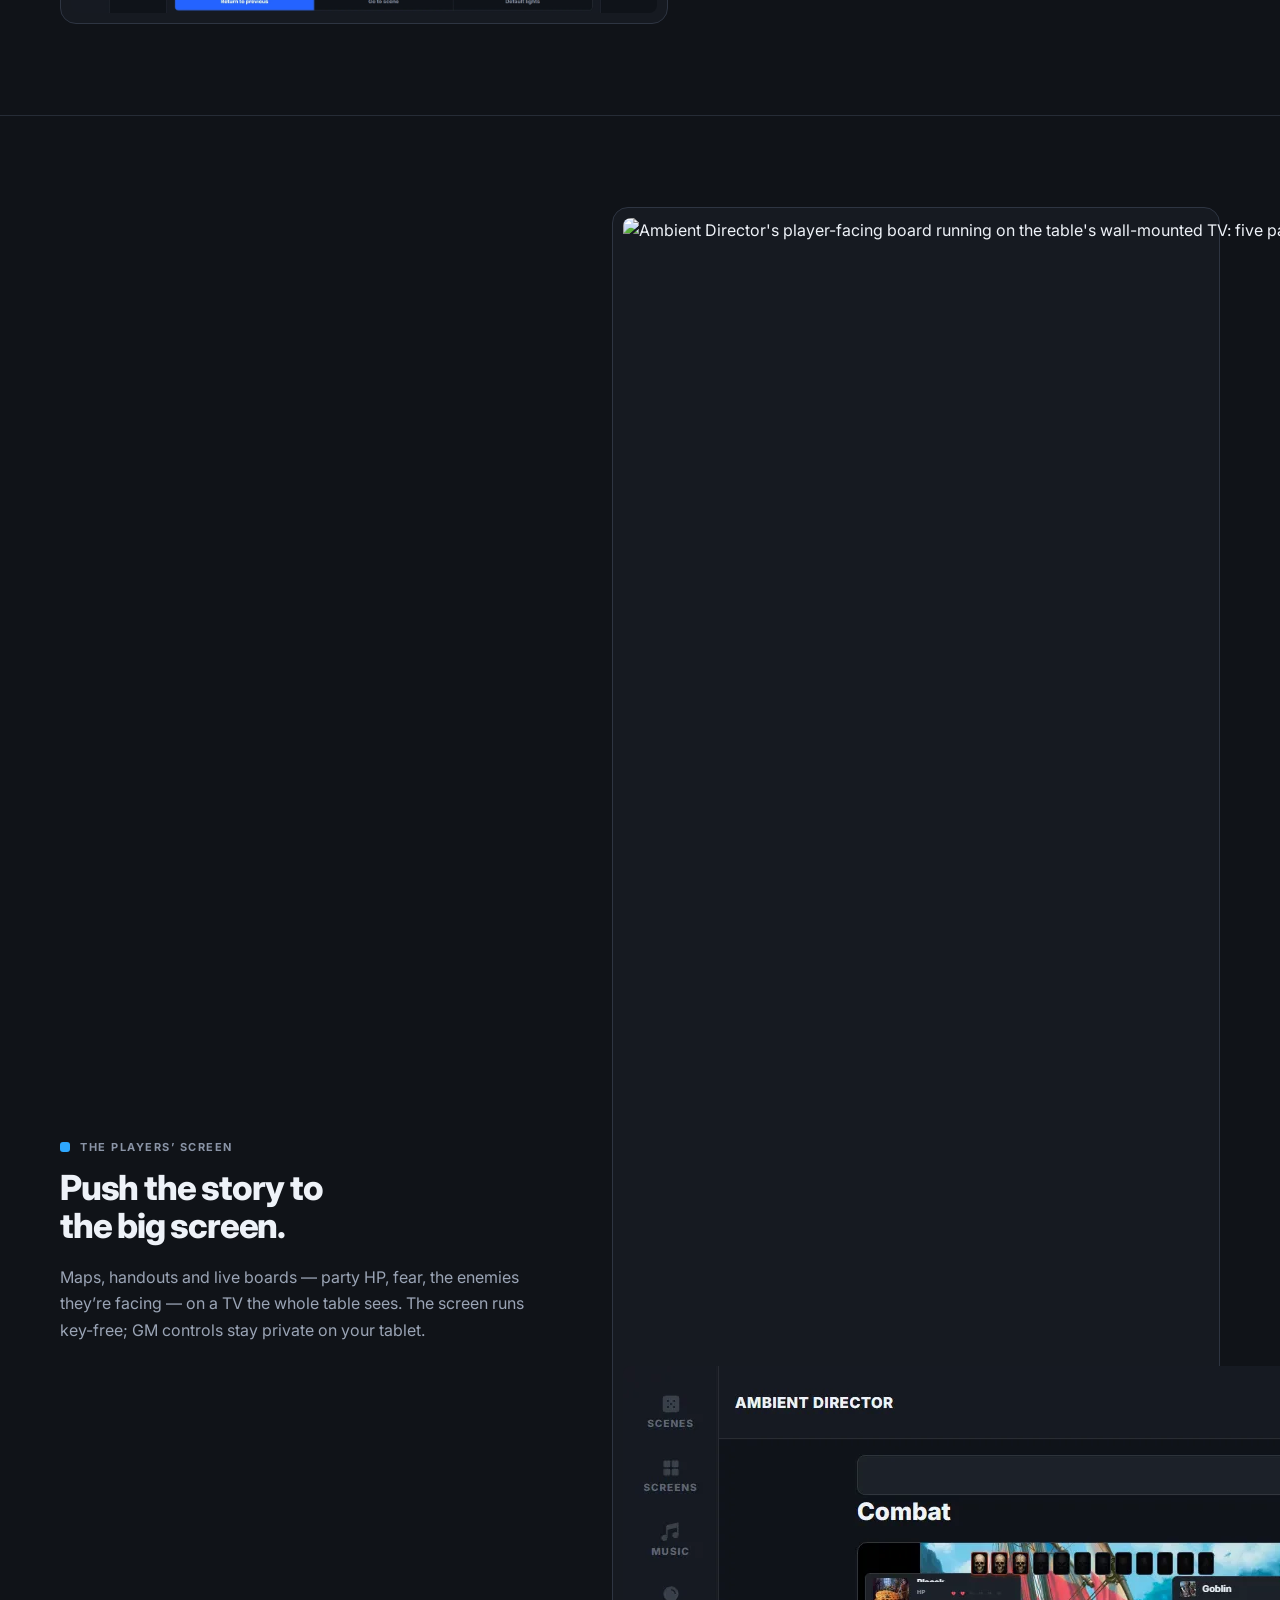
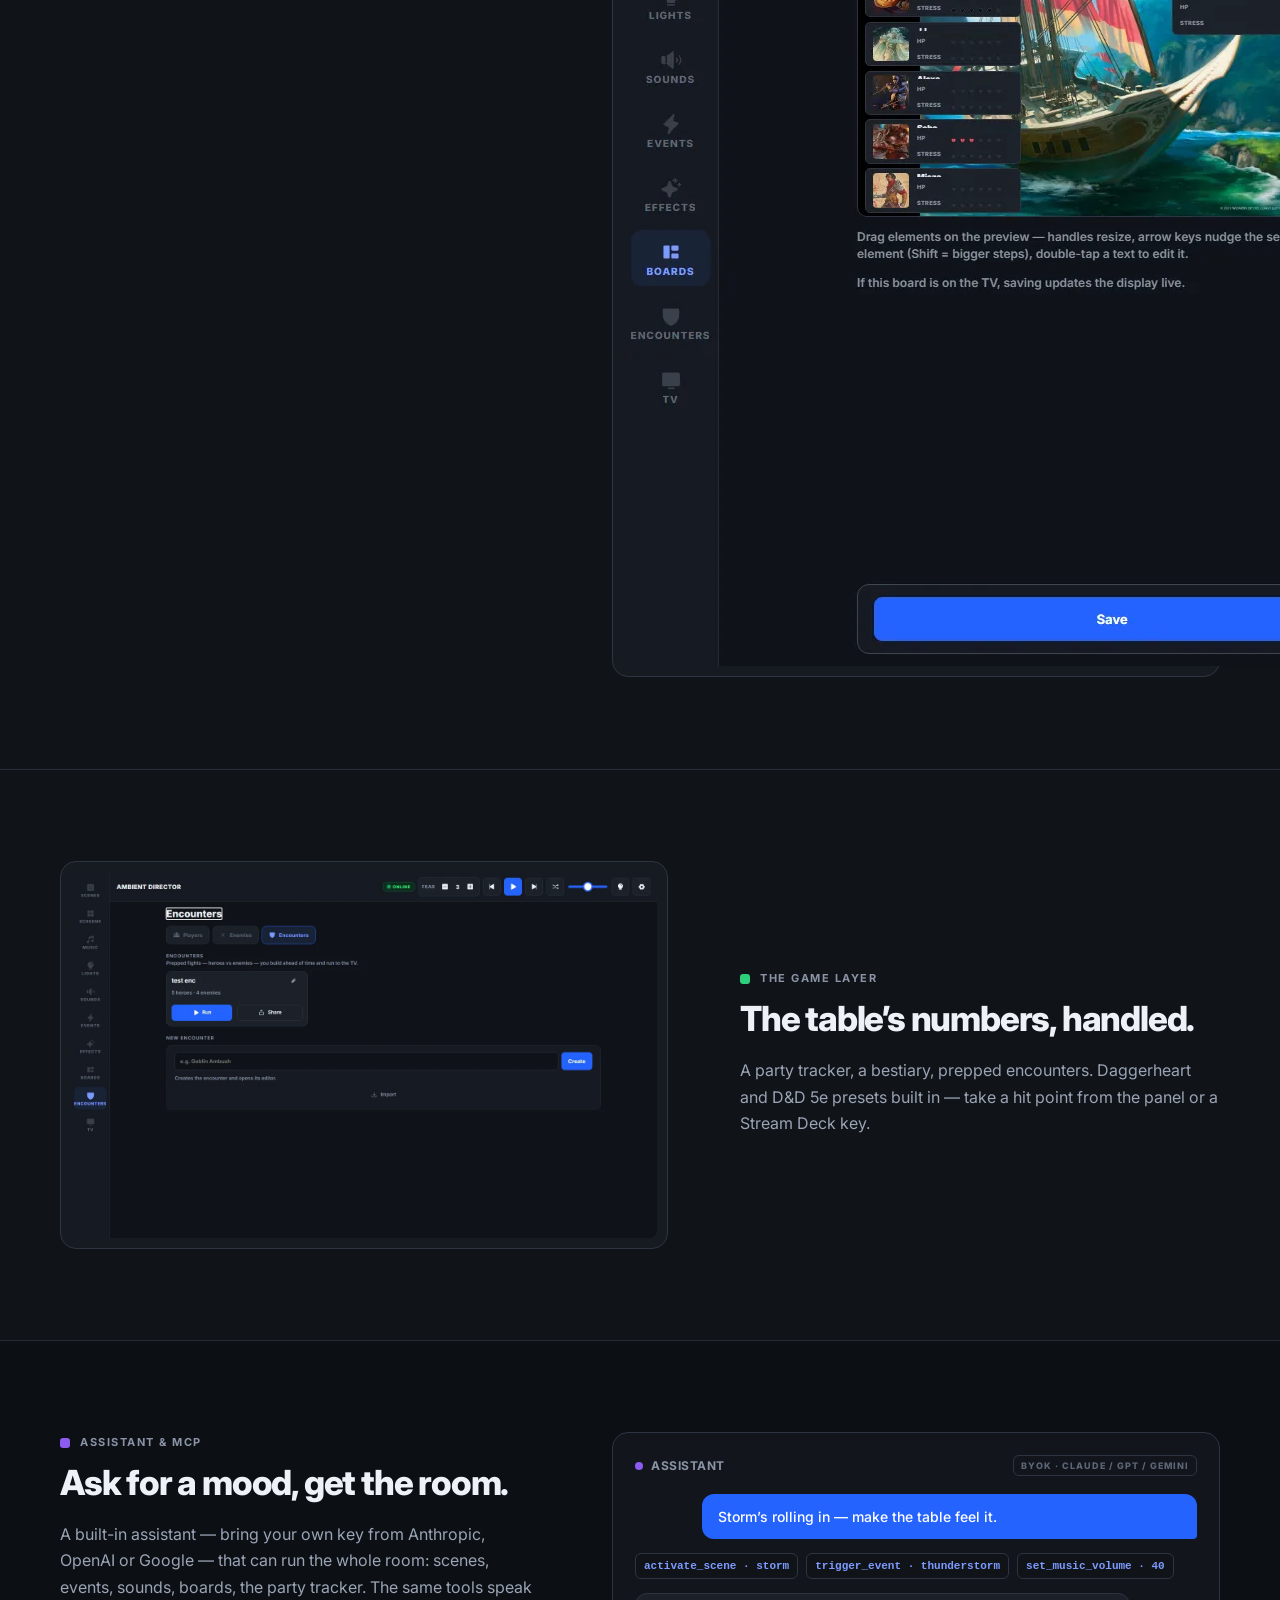
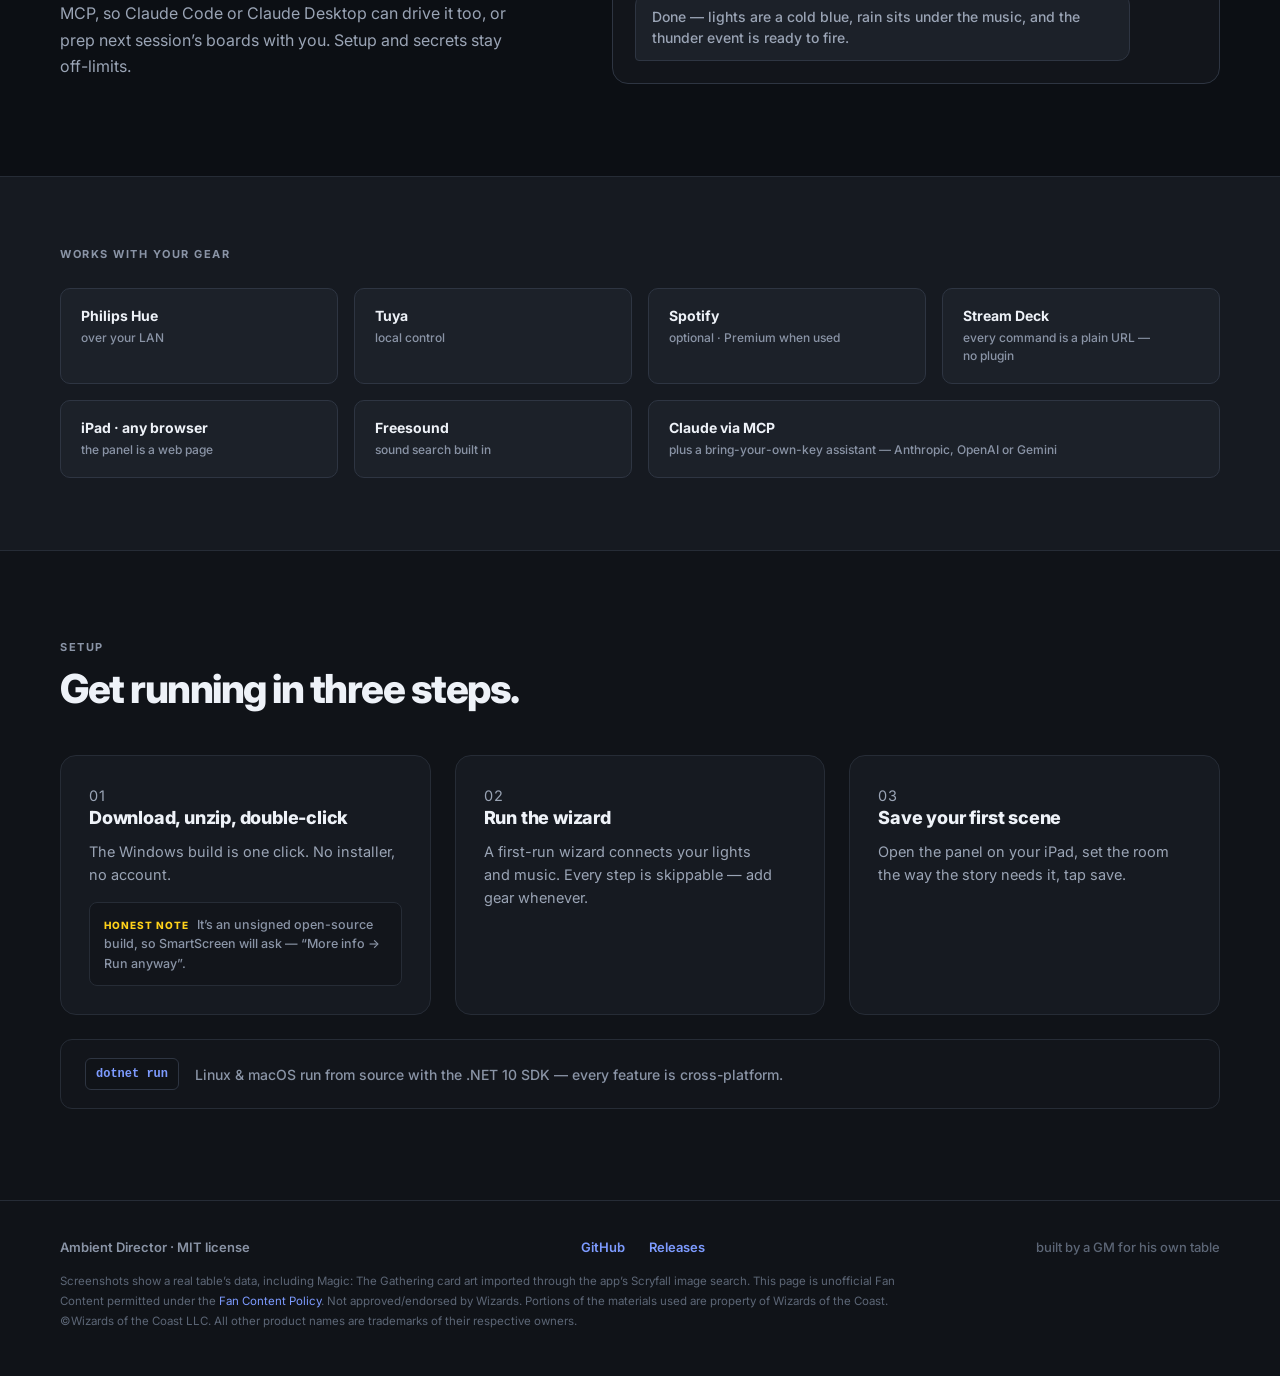
==== commit 98a9c4c3: "tvboard new image" ====
--- a/site/index.html
+++ b/site/index.html
@@ -1,265 +1,335 @@
 <!doctype html>
 <html lang="en">
+
 <head>
-<meta charset="utf-8">
-<meta name="viewport" content="width=device-width, initial-scale=1">
-<title>Ambient Director — your table’s mood, one tap</title>
-<meta name="description" content="A free, self-hosted control panel for your RPG room — lights, music, sound effects and a player-facing TV, switched together by scenes you design.">
-<link rel="canonical" href="https://vegolas.github.io/ambient-director/">
-<meta property="og:type" content="website">
-<meta property="og:url" content="https://vegolas.github.io/ambient-director/">
-<meta property="og:site_name" content="Ambient Director">
-<meta property="og:title" content="Ambient Director — your table’s mood, one tap">
-<meta property="og:description" content="A free, self-hosted control panel for your RPG room — lights, music, sound effects and a player-facing TV, switched together by scenes you design.">
-<meta property="og:image" content="https://vegolas.github.io/ambient-director/assets/og.png">
-<meta property="og:image:width" content="1200">
-<meta property="og:image:height" content="630">
-<meta property="og:image:alt" content="The Ambient Director logo — a hooded game master conducting four moods — above the tagline: Your table’s mood. One tap.">
-<meta name="twitter:card" content="summary_large_image">
-<meta name="theme-color" content="#101318">
-<link rel="icon" href="favicon.ico" sizes="32x32">
-<link rel="apple-touch-icon" href="apple-touch-icon.png">
-<link rel="preconnect" href="https://fonts.googleapis.com">
-<link rel="preconnect" href="https://fonts.gstatic.com" crossorigin>
-<link href="https://fonts.googleapis.com/css2?family=Inter:wght@400;500;600;700;800&display=swap" rel="stylesheet">
-<link rel="stylesheet" href="css/site.css">
+  <meta charset="utf-8">
+  <meta name="viewport" content="width=device-width, initial-scale=1">
+  <title>Ambient Director — your table’s mood, one tap</title>
+  <meta name="description"
+    content="A free, self-hosted control panel for your RPG room — lights, music, sound effects and a player-facing TV, switched together by scenes you design.">
+  <link rel="canonical" href="https://vegolas.github.io/ambient-director/">
+  <meta property="og:type" content="website">
+  <meta property="og:url" content="https://vegolas.github.io/ambient-director/">
+  <meta property="og:site_name" content="Ambient Director">
+  <meta property="og:title" content="Ambient Director — your table’s mood, one tap">
+  <meta property="og:description"
+    content="A free, self-hosted control panel for your RPG room — lights, music, sound effects and a player-facing TV, switched together by scenes you design.">
+  <meta property="og:image" content="https://vegolas.github.io/ambient-director/assets/og.png">
+  <meta property="og:image:width" content="1200">
+  <meta property="og:image:height" content="630">
+  <meta property="og:image:alt"
+    content="The Ambient Director logo — a hooded game master conducting four moods — above the tagline: Your table’s mood. One tap.">
+  <meta name="twitter:card" content="summary_large_image">
+  <meta name="theme-color" content="#101318">
+  <link rel="icon" href="favicon.ico" sizes="32x32">
+  <link rel="apple-touch-icon" href="apple-touch-icon.png">
+  <link rel="preconnect" href="https://fonts.googleapis.com">
+  <link rel="preconnect" href="https://fonts.gstatic.com" crossorigin>
+  <link href="https://fonts.googleapis.com/css2?family=Inter:wght@400;500;600;700;800&display=swap" rel="stylesheet">
+  <link rel="stylesheet" href="css/site.css">
 </head>
+
 <body>
 
-<header class="nav">
-  <div class="wrap nav-row">
-    <div class="brand">
-      <img class="brand-logo" src="assets/logo.webp" alt="" width="36" height="33">
-      <span class="brand-name">Ambient Director</span>
-      <span class="brand-badge only-wide">Free · MIT</span>
+  <header class="nav">
+    <div class="wrap nav-row">
+      <div class="brand">
+        <img class="brand-logo" src="assets/logo.webp" alt="" width="36" height="33">
+        <span class="brand-name">Ambient Director</span>
+        <span class="brand-badge only-wide">Free · MIT</span>
+      </div>
+      <nav class="nav-links" aria-label="Site">
+        <a class="nav-link only-wide" href="#features">Features</a>
+        <a class="nav-link only-wide" href="#setup">Setup</a>
+        <a class="btn btn-ghost btn-nav" href="https://github.com/Vegolas/ambient-director">GitHub</a>
+      </nav>
     </div>
-    <nav class="nav-links" aria-label="Site">
-      <a class="nav-link only-wide" href="#features">Features</a>
-      <a class="nav-link only-wide" href="#setup">Setup</a>
-      <a class="btn btn-ghost btn-nav" href="https://github.com/Vegolas/ambient-director">GitHub</a>
-    </nav>
-  </div>
-</header>
-
-<main>
-
-  <!-- HERO -->
-  <section class="hero">
-    <div class="wrap hero-grid">
-      <div class="hero-copy">
-        <p class="kicker kicker-accent">Self-hosted · Local-first · Open source</p>
-        <h1>Your table’s mood. One&nbsp;tap.</h1>
-        <p class="lede">A free, self-hosted control panel for your RPG room — lights, music, sound effects and a player-facing TV, switched together by scenes you design.</p>
-        <div class="cta-row">
-          <a class="btn btn-primary" href="https://github.com/Vegolas/ambient-director/releases/latest/download/ambient-director-win-x64.zip">Download for Windows — free</a>
-          <a class="btn btn-ghost" href="https://github.com/Vegolas/ambient-director">View on GitHub</a>
-        </div>
-        <p class="fine only-wide">Windows build is one click · Linux &amp; macOS run from source · Spotify optional</p>
-        <p class="fine fine-center only-narrow">Free &amp; MIT · Linux &amp; macOS run from source</p>
-      </div>
-      <div class="hero-media">
-        <div class="tv-frame">
-          <img src="assets/tv-board.webp" alt="The player-facing TV: a live combat board with party HP, hope and fear pips over the encounter art" width="1440" height="900" fetchpriority="high">
-        </div>
-        <p class="live-badge"><span class="live-dot"></span>LIVE<span class="only-wide">&nbsp;— THE SUNKEN CRYPT</span></p>
-      </div>
+  </header>
+
+  <main>
+
+    <!-- HERO -->
+    <section class="hero">
+      <div class="wrap hero-grid">
+        <div class="hero-copy">
+          <p class="kicker kicker-accent">Self-hosted · Local-first · Open source</p>
+          <h1>Your table’s mood. One&nbsp;tap.</h1>
+          <p class="lede">A free, self-hosted control panel for your RPG room — lights, music, sound effects and a
+            player-facing TV, switched together by scenes you design.</p>
+          <div class="cta-row">
+            <a class="btn btn-primary"
+              href="https://github.com/Vegolas/ambient-director/releases/latest/download/ambient-director-win-x64.zip">Download
+              for Windows — free</a>
+            <a class="btn btn-ghost" href="https://github.com/Vegolas/ambient-director">View on GitHub</a>
+          </div>
+          <p class="fine only-wide">Windows build is one click · Linux &amp; macOS run from source · Spotify optional
+          </p>
+          <p class="fine fine-center only-narrow">Free &amp; MIT · Linux &amp; macOS run from source</p>
+        </div>
+        <div class="hero-media">
+          <div class="tv-frame">
+            <img src="assets/screens.webp"
+              alt="The player-facing TV: a live combat board with party HP, hope and fear pips over the encounter art"
+              width="1440" height="900" fetchpriority="high">
+          </div>
+          <p class="live-badge"><span class="live-dot"></span>LIVE<span class="only-wide">— DUNGEON</span></p>
+        </div>
+      </div>
+    </section>
+
+    <!-- FEATURE TRIO -->
+    <section id="features" class="trio">
+      <div class="wrap">
+        <p class="kicker">Lights · Music · Sound</p>
+        <h2>One tap changes everything.</h2>
+        <div class="trio-grid">
+          <article class="trio-card">
+            <div class="trio-head">
+              <div class="trio-icon trio-icon-lights" aria-hidden="true"><span></span></div>
+              <h3>Lights</h3>
+              <p>Philips Hue and Tuya, controlled over your LAN — no cloud at game time. Animated effects when the scene
+                calls for them, smoothest on Hue.</p>
+            </div>
+            <div class="trio-shot">
+              <img src="assets/lights.webp"
+                alt="The Lights tab — per-bulb targets, mood colors, brightness and white-light controls" width="1440"
+                height="900" loading="lazy">
+            </div>
+          </article>
+          <article class="trio-card">
+            <div class="trio-head">
+              <div class="trio-icon trio-icon-music" aria-hidden="true"><svg width="16" height="16" viewBox="0 0 16 16">
+                  <polygon points="4,2 14,8 4,14" fill="#fff" />
+                </svg></div>
+              <h3>Music</h3>
+              <p>Spotify Connect or your own files, a playlist per scene. The tavern always knows its own songs.</p>
+            </div>
+            <div class="trio-shot">
+              <img src="assets/music.webp" alt="The Music tab — now-playing transport, Spotify search and playlists"
+                width="1440" height="900" loading="lazy">
+            </div>
+          </article>
+          <article class="trio-card">
+            <div class="trio-head">
+              <div class="trio-icon trio-icon-sound" aria-hidden="true"><span class="eq eq-1"></span><span
+                  class="eq eq-2"></span><span class="eq eq-3"></span></div>
+              <h3>Sound</h3>
+              <p>Overlapping one-shots and loops, with Freesound search built in. Thunder on top of whatever’s playing.
+              </p>
+            </div>
+            <div class="trio-shot">
+              <img src="assets/sounds.webp"
+                alt="The Soundboard tab — import, Freesound library search and one-tap sound tiles" width="1440"
+                height="900" loading="lazy">
+            </div>
+          </article>
+        </div>
+      </div>
+    </section>
+
+    <section class="video">
+      <div class="wrap">
+        <p class="kicker">10 seconds</p>
+        <h2>See a event in action.</h2>
+        <div class="video-frame">
+          <video controls preload="metadata" poster="assets/demo-poster.webp" width="1000">
+            <source src="assets/demo.mp4" type="video/mp4">
+          </video>
+        </div>
+      </div>
+    </section>
+
+    <!-- SCENES & EVENTS -->
+    <section class="split">
+      <div class="wrap split-grid">
+        <div class="split-copy">
+          <p class="kicker kicker-marked"><span class="marker" style="background:#ff9518"></span>Scenes &amp; events</p>
+          <h2>Save the tavern once. Return any time.</h2>
+          <p class="split-lede">A scene is the whole room — lights, playlist, soundscape, TV — saved as one tile. Events
+            fire stingers on top of whatever’s playing: a lightning flash and a thunderclap, one key.</p>
+          <div class="chip-row">
+            <span class="chip"><span class="chip-dot" style="background:#ff4444"></span>Combat</span>
+            <span class="chip"><span class="chip-dot" style="background:#8c5cf0"></span>Dungeon</span>
+            <span class="chip"><span class="chip-dot" style="background:#2ad4c3"></span>Mystery</span>
+            <span class="chip"><span class="chip-dot" style="background:#ffd21a"></span>Tavern</span>
+          </div>
+        </div>
+        <div class="split-media">
+          <img src="assets/scenes.webp"
+            alt="The Scenes tab — colored one-tap scene tiles: Combat, Dungeon, Session end, Mystery, Rest, Tavern"
+            width="1440" height="900" loading="lazy">
+        </div>
+      </div>
+    </section>
+
+    <!-- EVENTS & TIMELINES -->
+    <section class="split split-reverse">
+      <div class="wrap split-grid">
+        <div class="split-media">
+          <img src="assets/event-timeline.webp"
+            alt="The event timeline editor — a Thunderstorm event with rain, wind and thunderclap sound clips shown as waveforms, and lightning flash light clips on parallel tracks"
+            width="1440" height="900" loading="lazy">
+        </div>
+        <div class="split-copy">
+          <p class="kicker kicker-marked"><span class="marker" style="background:#ffd21a"></span>Events &amp; timelines
+          </p>
+          <h2>Script the whole storm.</h2>
+          <p class="split-lede">An event can be a single stinger — flash, thunderclap, done — or a whole sequence on a
+            video-editor timeline: sound and light clips placed to the millisecond, fired over the live scene from one
+            tap or one Stream Deck key.</p>
+        </div>
+      </div>
+    </section>
+
+    <!-- PLAYERS’ SCREEN -->
+    <section class="split">
+      <div class="wrap split-grid">
+        <div class="split-copy">
+          <p class="kicker kicker-marked"><span class="marker" style="background:#2ea8ff"></span>The players’ screen</p>
+          <h2>Push the story to the big screen.</h2>
+          <p class="split-lede">Maps, handouts and live boards — party HP, fear, the enemies they’re facing — on a TV
+            the whole table sees. The screen runs key-free; GM controls stay private on your tablet.</p>
+        </div>
+        <div class="split-media">
+          <div class="split-gallery">
+            <img src="assets/tv-board-tv.webp"
+              alt="Ambient Director's player-facing board running on the table's wall-mounted TV: five party members with HP, Stress, Armor and Hope pip tracks down the left, a Fear skull track across the top, and four Goblins down the right, over desert encounter art"
+              width="2021" height="1138" loading="lazy">
+            <img src="assets/board-editor.webp"
+              alt="The board editor — a live 16:9 preview with draggable elements, background colors and image upload"
+              width="1440" height="900" loading="lazy">
+          </div>
+        </div>
+      </div>
+    </section>
+
+    <!-- GAME LAYER -->
+    <section class="split split-reverse">
+      <div class="wrap split-grid">
+        <div class="split-media">
+          <img src="assets/encounters.webp" alt="The Encounters tab — a prepped fight, ready to run to the TV"
+            width="1440" height="900" loading="lazy">
+        </div>
+        <div class="split-copy">
+          <p class="kicker kicker-marked"><span class="marker" style="background:#2ecf7a"></span>The game layer</p>
+          <h2>The table’s numbers, handled.</h2>
+          <p class="split-lede">A party tracker, a bestiary, prepped encounters. Daggerheart and D&amp;D 5e presets
+            built in — take a hit point from the panel or a Stream Deck key.</p>
+        </div>
+      </div>
+    </section>
+
+    <!-- ASSISTANT & MCP -->
+    <section class="split split-ai">
+      <div class="wrap split-grid">
+        <div class="split-copy">
+          <p class="kicker kicker-marked"><span class="marker" style="background:#8c5cf0"></span>Assistant &amp; MCP</p>
+          <h2>Ask for a mood, get the room.</h2>
+          <p class="split-lede">A built-in assistant — bring your own key from Anthropic, OpenAI or Google — that can
+            run the whole room: scenes, events, sounds, boards, the party tracker. The same tools speak MCP, so Claude
+            Code or Claude Desktop can drive it too, or prep next session’s boards with you. Setup and secrets stay
+            off-limits.</p>
+        </div>
+        <div class="ai-card" role="img"
+          aria-label="Illustration of the assistant chat: the GM asks for a storm mood; the assistant activates the scene, triggers the thunderstorm event and lowers the music volume.">
+          <p class="ai-head"><span class="ai-dot"></span>Assistant<span class="ai-chip">BYOK · Claude / GPT /
+              Gemini</span></p>
+          <p class="ai-msg ai-msg-user">Storm’s rolling in — make the table feel it.</p>
+          <p class="ai-tools">
+            <code>activate_scene · storm</code><code>trigger_event · thunderstorm</code><code>set_music_volume · 40</code>
+          </p>
+          <p class="ai-msg ai-msg-bot">Done — lights are a cold blue, rain sits under the music, and the thunder event
+            is ready to fire.</p>
+        </div>
+      </div>
+    </section>
+
+    <!-- GEAR -->
+    <section class="gear">
+      <div class="wrap">
+        <p class="kicker">Works with your gear</p>
+        <div class="gear-grid">
+          <div class="gear-card">
+            <h3>Philips Hue</h3>
+            <p>over your LAN</p>
+          </div>
+          <div class="gear-card">
+            <h3>Tuya</h3>
+            <p>local control</p>
+          </div>
+          <div class="gear-card">
+            <h3>Spotify</h3>
+            <p>optional · Premium when used</p>
+          </div>
+          <div class="gear-card">
+            <h3>Stream Deck</h3>
+            <p>every command is a plain URL — no plugin</p>
+          </div>
+          <div class="gear-card">
+            <h3>iPad · any browser</h3>
+            <p>the panel is a web page</p>
+          </div>
+          <div class="gear-card">
+            <h3>Freesound</h3>
+            <p>sound search built in</p>
+          </div>
+          <div class="gear-card gear-card-wide">
+            <h3>Claude via MCP</h3>
+            <p>plus a bring-your-own-key assistant — Anthropic, OpenAI or Gemini</p>
+          </div>
+        </div>
+      </div>
+    </section>
+
+    <!-- SETUP STEPS -->
+    <section id="setup" class="steps">
+      <div class="wrap">
+        <p class="kicker">Setup</p>
+        <h2>Get running in three steps.</h2>
+        <div class="steps-grid">
+          <article class="step-card">
+            <p class="step-num">01</p>
+            <h3>Download, unzip, double-click</h3>
+            <p>The Windows build is one click. No installer, no account.</p>
+            <p class="honest-note"><strong>Honest note</strong>It’s an unsigned open-source build, so SmartScreen will
+              ask — “More info → Run anyway”.</p>
+          </article>
+          <article class="step-card">
+            <p class="step-num">02</p>
+            <h3>Run the wizard</h3>
+            <p>A first-run wizard connects your lights and music. Every step is skippable — add gear whenever.</p>
+          </article>
+          <article class="step-card">
+            <p class="step-num">03</p>
+            <h3>Save your first scene</h3>
+            <p>Open the panel on your iPad, set the room the way the story needs it, tap save.</p>
+          </article>
+        </div>
+        <p class="cross-note"><code>dotnet run</code><span>Linux &amp; macOS run from source with the .NET 10 SDK —
+            every feature is cross-platform.</span></p>
+      </div>
+    </section>
+
+  </main>
+
+  <footer class="footer">
+    <div class="wrap footer-row">
+      <p class="footer-left">Ambient Director · MIT license</p>
+      <nav class="footer-links" aria-label="Project links">
+        <a href="https://github.com/Vegolas/ambient-director">GitHub</a>
+        <a href="https://github.com/Vegolas/ambient-director/releases">Releases</a>
+      </nav>
+      <p class="footer-right">built by a GM for his own table</p>
     </div>
-  </section>
-
-  <!-- FEATURE TRIO -->
-  <section id="features" class="trio">
     <div class="wrap">
-      <p class="kicker">Lights · Music · Sound</p>
-      <h2>One tap changes everything.</h2>
-      <div class="trio-grid">
-        <article class="trio-card">
-          <div class="trio-head">
-            <div class="trio-icon trio-icon-lights" aria-hidden="true"><span></span></div>
-            <h3>Lights</h3>
-            <p>Philips Hue and Tuya, controlled over your LAN — no cloud at game time. Animated effects when the scene calls for them, smoothest on Hue.</p>
-          </div>
-          <div class="trio-shot">
-            <img src="assets/lights.webp" alt="The Lights tab — per-bulb targets, mood colors, brightness and white-light controls" width="1440" height="900" loading="lazy">
-          </div>
-        </article>
-        <article class="trio-card">
-          <div class="trio-head">
-            <div class="trio-icon trio-icon-music" aria-hidden="true"><svg width="16" height="16" viewBox="0 0 16 16"><polygon points="4,2 14,8 4,14" fill="#fff"/></svg></div>
-            <h3>Music</h3>
-            <p>Spotify Connect or your own files, a playlist per scene. The tavern always knows its own songs.</p>
-          </div>
-          <div class="trio-shot">
-            <img src="assets/music.webp" alt="The Music tab — now-playing transport, Spotify search and playlists" width="1440" height="900" loading="lazy">
-          </div>
-        </article>
-        <article class="trio-card">
-          <div class="trio-head">
-            <div class="trio-icon trio-icon-sound" aria-hidden="true"><span class="eq eq-1"></span><span class="eq eq-2"></span><span class="eq eq-3"></span></div>
-            <h3>Sound</h3>
-            <p>Overlapping one-shots and loops, with Freesound search built in. Thunder on top of whatever’s playing.</p>
-          </div>
-          <div class="trio-shot">
-            <img src="assets/sounds.webp" alt="The Soundboard tab — import, Freesound library search and one-tap sound tiles" width="1440" height="900" loading="lazy">
-          </div>
-        </article>
-      </div>
+      <p class="footer-legal">Screenshots show a real table’s data, including Magic: The Gathering card art imported
+        through the app’s Scryfall image search. This page is unofficial Fan Content permitted under the <a
+          href="https://company.wizards.com/en/legal/fancontentpolicy">Fan Content Policy</a>. Not approved/endorsed by
+        Wizards. Portions of the materials used are property of Wizards of the Coast. ©Wizards of the Coast LLC. All
+        other product names are trademarks of their respective owners.</p>
     </div>
-  </section>
-
-  <!--
-    Demo video section — enable once the clip exists in the repo (tavern → combat, one tap; ~90 s).
-    Drop the file at assets/demo.mp4 (plus a poster at assets/demo-poster.webp), then uncomment.
-
-  <section class="video">
-    <div class="wrap">
-      <p class="kicker">90 seconds</p>
-      <h2>See a full mood switch.</h2>
-      <div class="video-frame">
-        <video controls preload="metadata" poster="assets/demo-poster.webp" width="1000">
-          <source src="assets/demo.mp4" type="video/mp4">
-        </video>
-      </div>
-    </div>
-  </section>
-  -->
-
-  <!-- SCENES & EVENTS -->
-  <section class="split">
-    <div class="wrap split-grid">
-      <div class="split-copy">
-        <p class="kicker kicker-marked"><span class="marker" style="background:#ff9518"></span>Scenes &amp; events</p>
-        <h2>Save the tavern once. Return any time.</h2>
-        <p class="split-lede">A scene is the whole room — lights, playlist, soundscape, TV — saved as one tile. Events fire stingers on top of whatever’s playing: a lightning flash and a thunderclap, one key.</p>
-        <div class="chip-row">
-          <span class="chip"><span class="chip-dot" style="background:#ff4444"></span>Combat</span>
-          <span class="chip"><span class="chip-dot" style="background:#8c5cf0"></span>Dungeon</span>
-          <span class="chip"><span class="chip-dot" style="background:#2ad4c3"></span>Mystery</span>
-          <span class="chip"><span class="chip-dot" style="background:#ffd21a"></span>Tavern</span>
-        </div>
-      </div>
-      <div class="split-media">
-        <img src="assets/scenes.webp" alt="The Scenes tab — colored one-tap scene tiles: Combat, Dungeon, Session end, Mystery, Rest, Tavern" width="1440" height="900" loading="lazy">
-      </div>
-    </div>
-  </section>
-
-  <!-- EVENTS & TIMELINES -->
-  <section class="split split-reverse">
-    <div class="wrap split-grid">
-      <div class="split-media">
-        <img src="assets/event-timeline.webp" alt="The event timeline editor — a Thunderstorm event with rain, wind and thunderclap sound clips shown as waveforms, and lightning flash light clips on parallel tracks" width="1440" height="900" loading="lazy">
-      </div>
-      <div class="split-copy">
-        <p class="kicker kicker-marked"><span class="marker" style="background:#ffd21a"></span>Events &amp; timelines</p>
-        <h2>Script the whole storm.</h2>
-        <p class="split-lede">An event can be a single stinger — flash, thunderclap, done — or a whole sequence on a video-editor timeline: sound and light clips placed to the millisecond, fired over the live scene from one tap or one Stream Deck key.</p>
-      </div>
-    </div>
-  </section>
-
-  <!-- PLAYERS’ SCREEN -->
-  <section class="split">
-    <div class="wrap split-grid">
-      <div class="split-copy">
-        <p class="kicker kicker-marked"><span class="marker" style="background:#2ea8ff"></span>The players’ screen</p>
-        <h2>Push the story to the big screen.</h2>
-        <p class="split-lede">Maps, handouts and live boards — party HP, fear, the enemies they’re facing — on a TV the whole table sees. The screen runs key-free; GM controls stay private on your tablet.</p>
-      </div>
-      <div class="split-media">
-        <img src="assets/board-editor.webp" alt="The board editor — a live 16:9 preview with draggable elements, background colors and image upload" width="1440" height="900" loading="lazy">
-      </div>
-    </div>
-  </section>
-
-  <!-- GAME LAYER -->
-  <section class="split split-reverse">
-    <div class="wrap split-grid">
-      <div class="split-media">
-        <img src="assets/encounters.webp" alt="The Encounters tab — a prepped fight, ready to run to the TV" width="1440" height="900" loading="lazy">
-      </div>
-      <div class="split-copy">
-        <p class="kicker kicker-marked"><span class="marker" style="background:#2ecf7a"></span>The game layer</p>
-        <h2>The table’s numbers, handled.</h2>
-        <p class="split-lede">A party tracker, a bestiary, prepped encounters. Daggerheart and D&amp;D 5e presets built in — take a hit point from the panel or a Stream Deck key.</p>
-      </div>
-    </div>
-  </section>
-
-  <!-- ASSISTANT & MCP -->
-  <section class="split split-ai">
-    <div class="wrap split-grid">
-      <div class="split-copy">
-        <p class="kicker kicker-marked"><span class="marker" style="background:#8c5cf0"></span>Assistant &amp; MCP</p>
-        <h2>Ask for a mood, get the room.</h2>
-        <p class="split-lede">A built-in assistant — bring your own key from Anthropic, OpenAI or Google — that can run the whole room: scenes, events, sounds, boards, the party tracker. The same tools speak MCP, so Claude Code or Claude Desktop can drive it too, or prep next session’s boards with you. Setup and secrets stay off-limits.</p>
-      </div>
-      <div class="ai-card" role="img" aria-label="Illustration of the assistant chat: the GM asks for a storm mood; the assistant activates the scene, triggers the thunderstorm event and lowers the music volume.">
-        <p class="ai-head"><span class="ai-dot"></span>Assistant<span class="ai-chip">BYOK · Claude / GPT / Gemini</span></p>
-        <p class="ai-msg ai-msg-user">Storm’s rolling in — make the table feel it.</p>
-        <p class="ai-tools"><code>activate_scene · storm</code><code>trigger_event · thunderstorm</code><code>set_music_volume · 40</code></p>
-        <p class="ai-msg ai-msg-bot">Done — lights are a cold blue, rain sits under the music, and the thunder event is ready to fire.</p>
-      </div>
-    </div>
-  </section>
-
-  <!-- GEAR -->
-  <section class="gear">
-    <div class="wrap">
-      <p class="kicker">Works with your gear</p>
-      <div class="gear-grid">
-        <div class="gear-card"><h3>Philips Hue</h3><p>over your LAN</p></div>
-        <div class="gear-card"><h3>Tuya</h3><p>local control</p></div>
-        <div class="gear-card"><h3>Spotify</h3><p>optional · Premium when used</p></div>
-        <div class="gear-card"><h3>Stream Deck</h3><p>every command is a plain URL — no plugin</p></div>
-        <div class="gear-card"><h3>iPad · any browser</h3><p>the panel is a web page</p></div>
-        <div class="gear-card"><h3>Freesound</h3><p>sound search built in</p></div>
-        <div class="gear-card gear-card-wide"><h3>Claude via MCP</h3><p>plus a bring-your-own-key assistant — Anthropic, OpenAI or Gemini</p></div>
-      </div>
-    </div>
-  </section>
-
-  <!-- SETUP STEPS -->
-  <section id="setup" class="steps">
-    <div class="wrap">
-      <p class="kicker">Setup</p>
-      <h2>Get running in three steps.</h2>
-      <div class="steps-grid">
-        <article class="step-card">
-          <p class="step-num">01</p>
-          <h3>Download, unzip, double-click</h3>
-          <p>The Windows build is one click. No installer, no account.</p>
-          <p class="honest-note"><strong>Honest note</strong>It’s an unsigned open-source build, so SmartScreen will ask — “More info → Run anyway”.</p>
-        </article>
-        <article class="step-card">
-          <p class="step-num">02</p>
-          <h3>Run the wizard</h3>
-          <p>A first-run wizard connects your lights and music. Every step is skippable — add gear whenever.</p>
-        </article>
-        <article class="step-card">
-          <p class="step-num">03</p>
-          <h3>Save your first scene</h3>
-          <p>Open the panel on your iPad, set the room the way the story needs it, tap save.</p>
-        </article>
-      </div>
-      <p class="cross-note"><code>dotnet run</code><span>Linux &amp; macOS run from source with the .NET 10 SDK — every feature is cross-platform.</span></p>
-    </div>
-  </section>
-
-</main>
-
-<footer class="footer">
-  <div class="wrap footer-row">
-    <p class="footer-left">Ambient Director · MIT license</p>
-    <nav class="footer-links" aria-label="Project links">
-      <a href="https://github.com/Vegolas/ambient-director">GitHub</a>
-      <a href="https://github.com/Vegolas/ambient-director/releases">Releases</a>
-    </nav>
-    <p class="footer-right">built by a GM for his own table</p>
-  </div>
-  <div class="wrap">
-    <p class="footer-legal">Screenshots show a real table’s data, including Magic: The Gathering card art imported through the app’s Scryfall image search. This page is unofficial Fan Content permitted under the <a href="https://company.wizards.com/en/legal/fancontentpolicy">Fan Content Policy</a>. Not approved/endorsed by Wizards. Portions of the materials used are property of Wizards of the Coast. ©Wizards of the Coast LLC. All other product names are trademarks of their respective owners.</p>
-  </div>
-</footer>
+  </footer>
 
 </body>
-</html>
+
+</html>
--- a/site/css/site.css
+++ b/site/css/site.css
@@ -331,6 +331,8 @@
   padding: 10px;
 }
 .split-media img { border-radius: 8px; }
+/* Two-up media gallery inside a split (the players' screen: a photo of the board on a real TV + the editor). */
+.split-gallery { display: grid; gap: 10px; }
 .chip-row {
   display: flex;
   gap: 8px;
